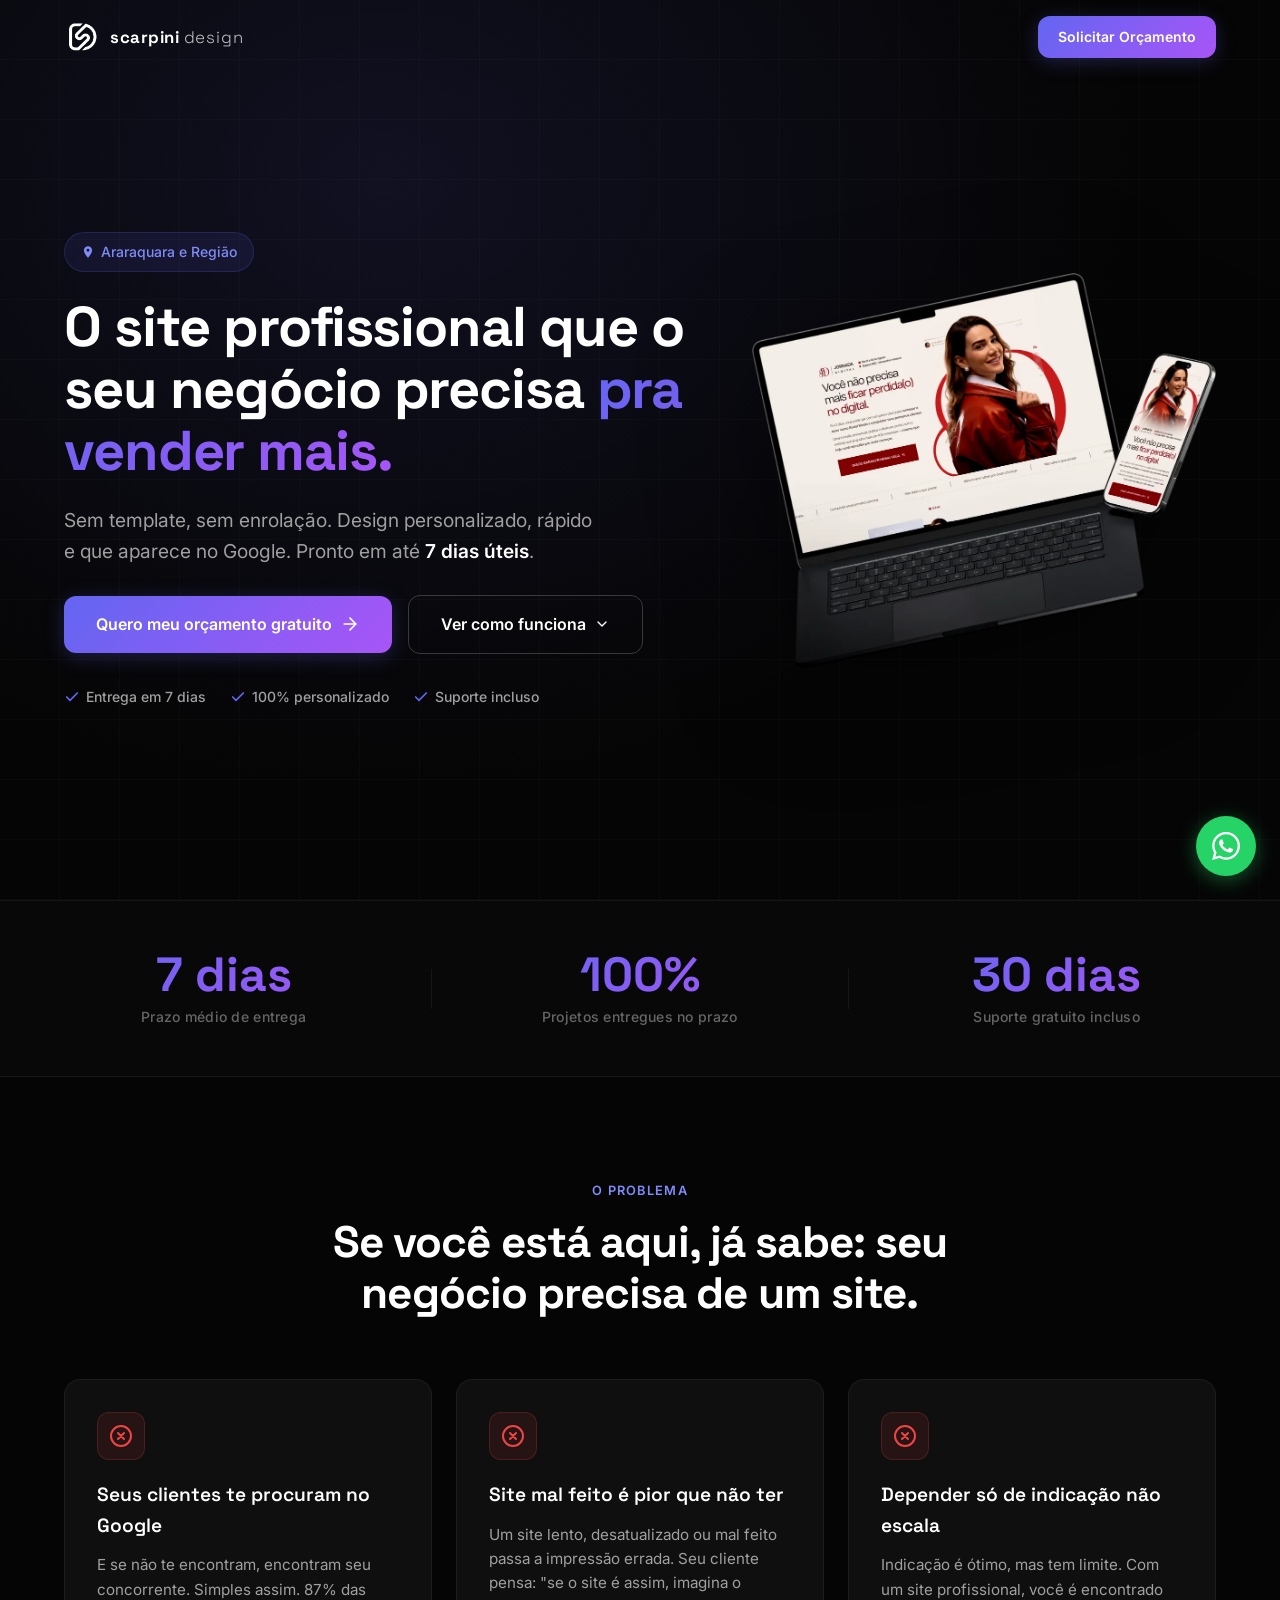
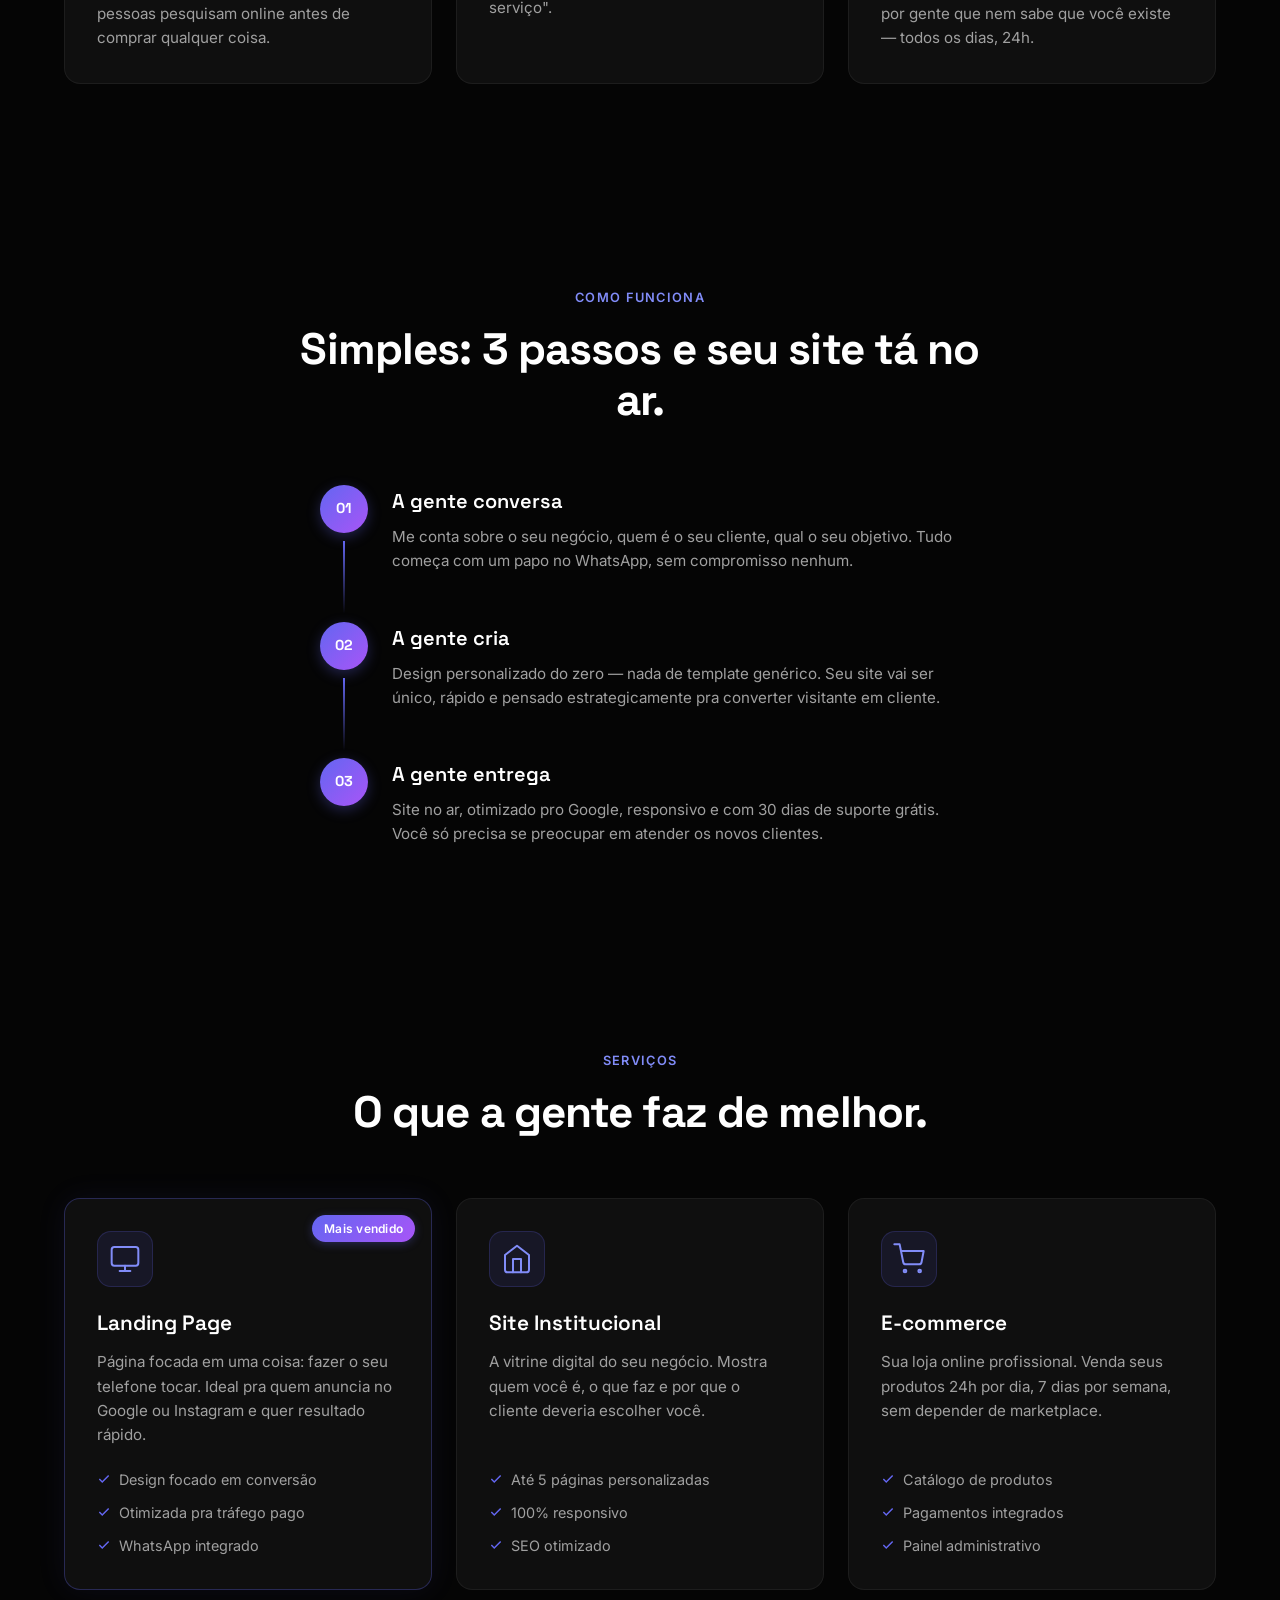
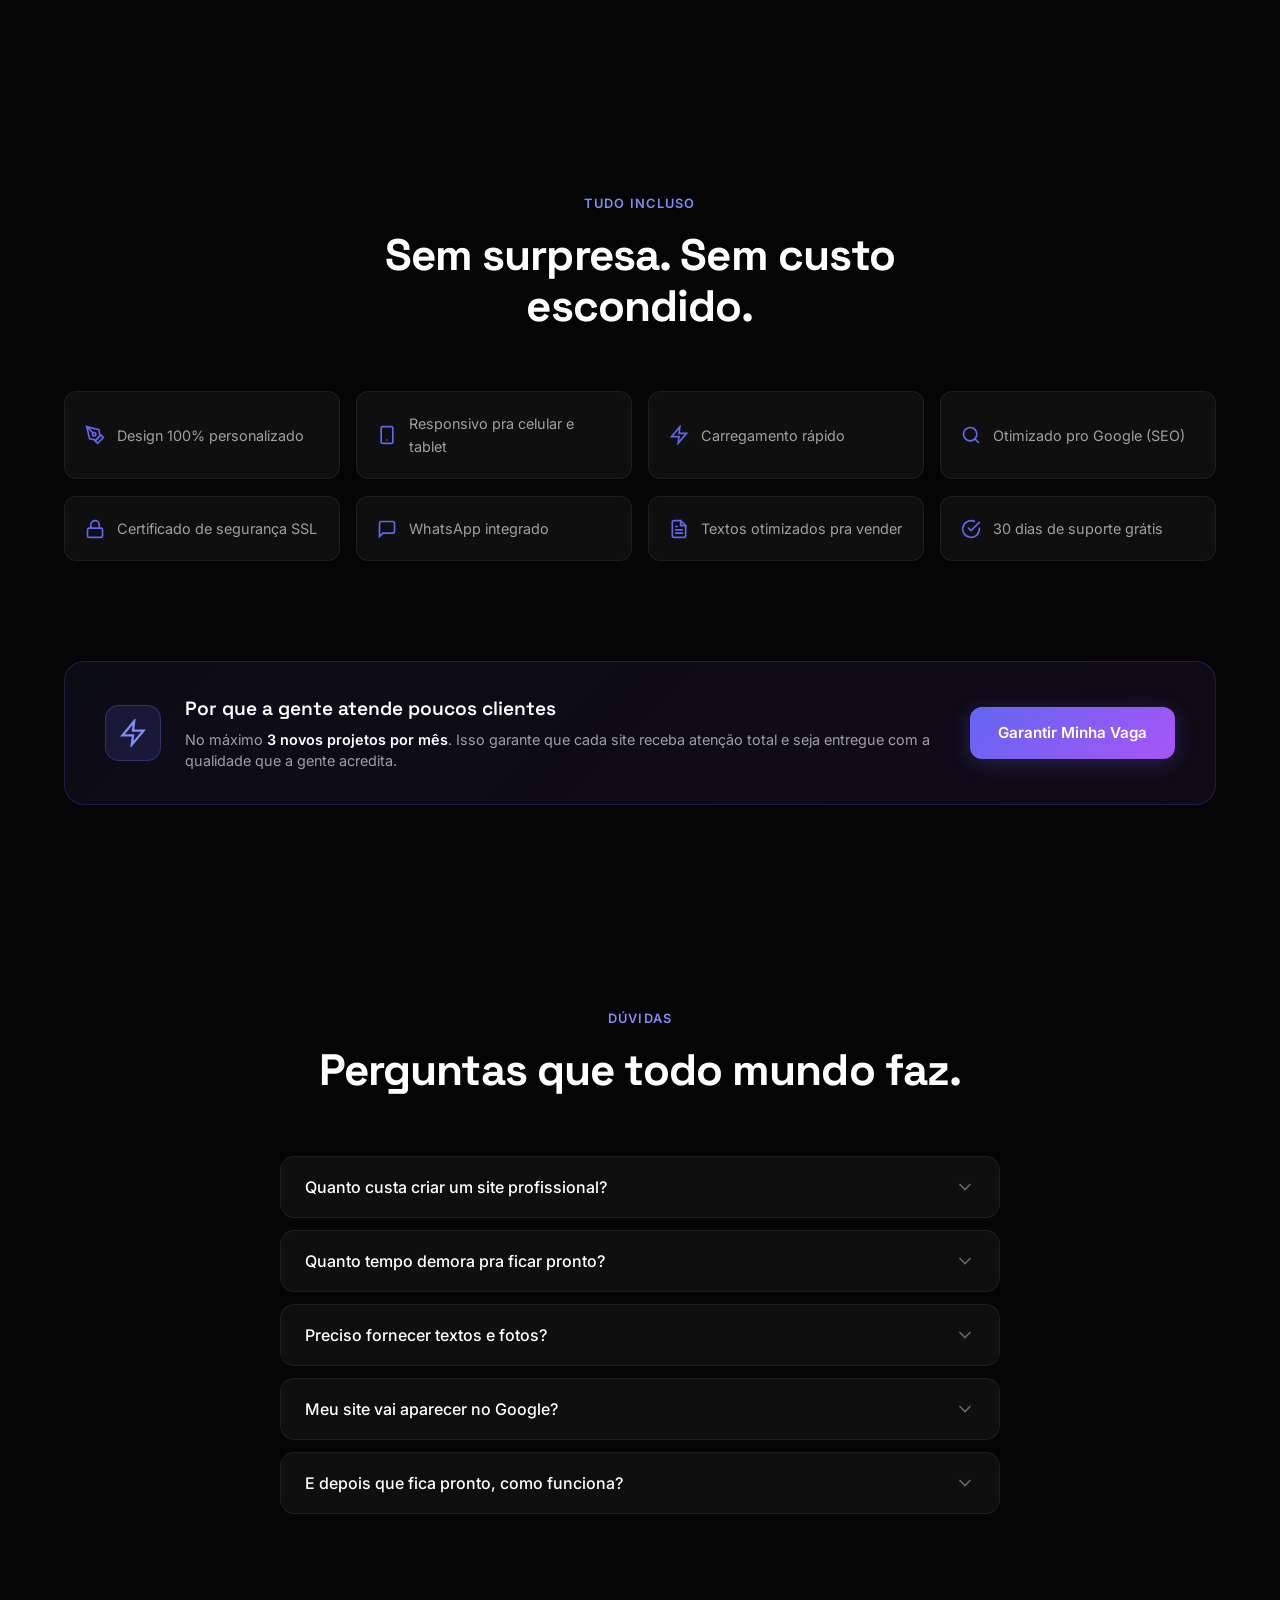
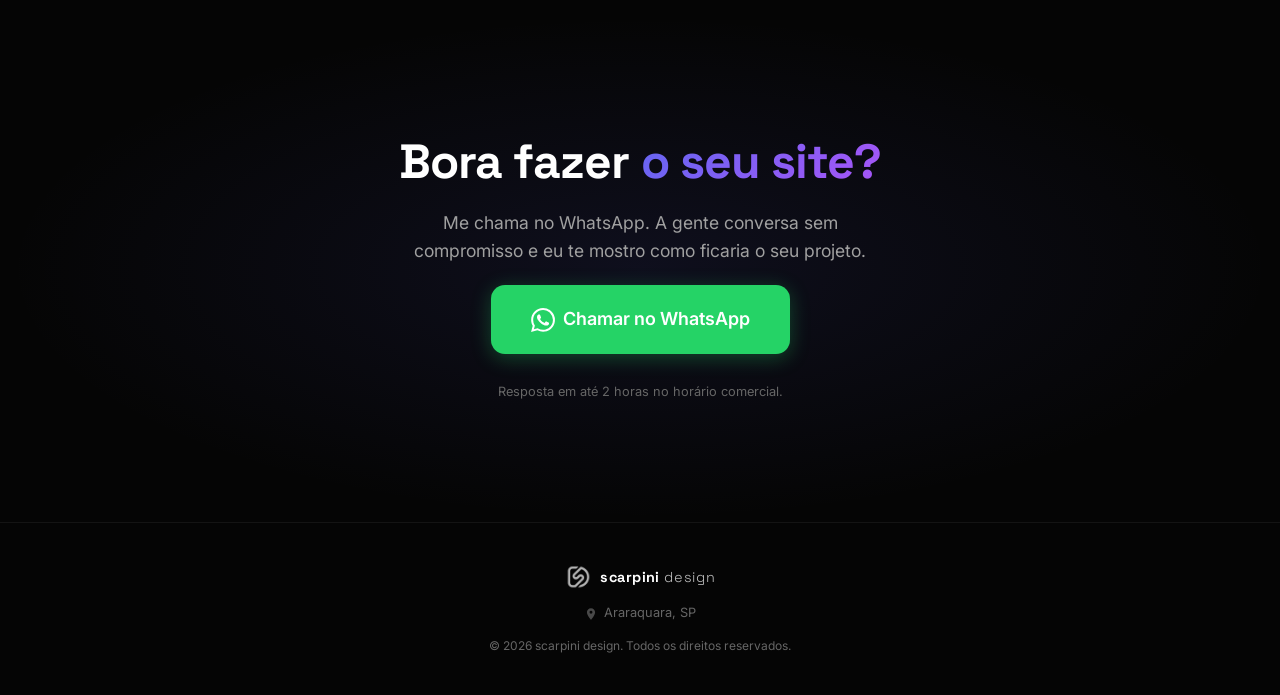
==== index.html @ 3561de7f "Add files via upload" ====
<!DOCTYPE html>
<html lang="pt-BR">
<head>
  <meta charset="UTF-8">
  <meta name="viewport" content="width=device-width, initial-scale=1.0">
  <title>scarpini design | Sites Profissionais em Araraquara</title>
  <meta name="description" content="Sites profissionais que vendem. Design personalizado, rápido e que aparece no Google. Araraquara e região. Pronto em 7 dias.">
  <meta name="theme-color" content="#050505">
  <meta property="og:title" content="scarpini design | Sites Profissionais">
  <meta property="og:description" content="O site profissional que o seu negócio precisa pra vender mais. Design personalizado, sem template, sem enrolação.">
  <meta property="og:type" content="website">
  <link rel="icon" href="./assets/favicon.png" type="image/png">
  <link rel="preconnect" href="https://fonts.googleapis.com">
  <link rel="preconnect" href="https://fonts.gstatic.com" crossorigin>
  <link href="https://fonts.googleapis.com/css2?family=Inter:wght@400;500;600;700&family=Space+Grotesk:wght@500;600;700&display=swap" rel="stylesheet">
  <link rel="stylesheet" href="./style.css">
</head>
<body>

  <!-- ========== NAVBAR ========== -->
  <header class="navbar" id="navbar">
    <div class="container navbar__inner">
      <a href="#" class="navbar__logo">
        <img src="./assets/logo-white.png" alt="scarpini design" width="36" height="36" loading="eager">
        <span class="navbar__brand">scarpini <span class="navbar__brand-light">design</span></span>
      </a>
      <a href="https://wa.me/5511922103713?text=Ol%C3%A1!%20Vi%20o%20site%20da%20Scarpini%20Design%20e%20gostaria%20de%20um%20or%C3%A7amento%20para%20meu%20site%20profissional." class="btn btn--primary btn--sm navbar__cta" target="_blank" rel="noopener">
        Solicitar Orçamento
      </a>
    </div>
  </header>

  <main>

    <!-- ========== HERO ========== -->
    <section class="hero" id="hero">
      <div class="hero__bg"></div>
      <div class="container hero__inner">
        <div class="hero__content" data-reveal>
          <span class="badge">
            <svg width="14" height="14" viewBox="0 0 24 24" fill="currentColor"><path d="M12 2C8.13 2 5 5.13 5 9c0 5.25 7 13 7 13s7-7.75 7-13c0-3.87-3.13-7-7-7zm0 9.5a2.5 2.5 0 010-5 2.5 2.5 0 010 5z"/></svg>
            Araraquara e Região
          </span>
          <h1 class="hero__title">
            O site profissional que o seu negócio precisa
            <span class="gradient-text">pra vender mais.</span>
          </h1>
          <p class="hero__subtitle">
            Sem template, sem enrolação. Design personalizado, rápido e que aparece no Google. Pronto em até <strong>7 dias úteis</strong>.
          </p>
          <div class="hero__ctas">
            <a href="https://wa.me/5511922103713?text=Ol%C3%A1!%20Vi%20o%20site%20da%20Scarpini%20Design%20e%20gostaria%20de%20um%20or%C3%A7amento%20para%20meu%20site%20profissional." class="btn btn--primary btn--lg" target="_blank" rel="noopener">
              Quero meu orçamento gratuito
              <svg width="20" height="20" viewBox="0 0 24 24" fill="none" stroke="currentColor" stroke-width="2" stroke-linecap="round" stroke-linejoin="round"><path d="M5 12h14"/><path d="M12 5l7 7-7 7"/></svg>
            </a>
            <a href="#processo" class="btn btn--ghost btn--lg">
              Ver como funciona
              <svg width="16" height="16" viewBox="0 0 24 24" fill="none" stroke="currentColor" stroke-width="2" stroke-linecap="round" stroke-linejoin="round"><path d="M6 9l6 6 6-6"/></svg>
            </a>
          </div>
          <div class="hero__trust">
            <div class="trust-item">
              <svg width="16" height="16" viewBox="0 0 24 24" fill="none" stroke="#6366f1" stroke-width="2.5" stroke-linecap="round" stroke-linejoin="round"><path d="M20 6L9 17l-5-5"/></svg>
              Entrega em 7 dias
            </div>
            <div class="trust-item">
              <svg width="16" height="16" viewBox="0 0 24 24" fill="none" stroke="#6366f1" stroke-width="2.5" stroke-linecap="round" stroke-linejoin="round"><path d="M20 6L9 17l-5-5"/></svg>
              100% personalizado
            </div>
            <div class="trust-item">
              <svg width="16" height="16" viewBox="0 0 24 24" fill="none" stroke="#6366f1" stroke-width="2.5" stroke-linecap="round" stroke-linejoin="round"><path d="M20 6L9 17l-5-5"/></svg>
              Suporte incluso
            </div>
          </div>
        </div>
        <div class="hero__visual" data-reveal data-reveal-delay="200">
          <img src="./assets/hero-image.webp" alt="Projetos Scarpini Design" class="hero__image" width="700" height="auto" loading="eager">
        </div>
      </div>
    </section>

    <!-- ========== STATS ========== -->
    <section class="stats">
      <div class="container">
        <div class="stats__grid">
          <div class="stat" data-reveal>
            <span class="stat__number">7 dias</span>
            <span class="stat__label">Prazo médio de entrega</span>
          </div>
          <div class="stat__divider"></div>
          <div class="stat" data-reveal data-reveal-delay="100">
            <span class="stat__number">100%</span>
            <span class="stat__label">Projetos entregues no prazo</span>
          </div>
          <div class="stat__divider"></div>
          <div class="stat" data-reveal data-reveal-delay="200">
            <span class="stat__number">30 dias</span>
            <span class="stat__label">Suporte gratuito incluso</span>
          </div>
        </div>
      </div>
    </section>

    <!-- ========== PROBLEM ========== -->
    <section class="section section--problems" id="problemas">
      <div class="container">
        <div class="section__header" data-reveal>
          <span class="section__label">O problema</span>
          <h2 class="section__title">Se você está aqui, já sabe: seu negócio precisa de um site.</h2>
        </div>
        <div class="problems__grid">
          <div class="card" data-reveal>
            <div class="card__icon card__icon--red">
              <svg width="24" height="24" viewBox="0 0 24 24" fill="none" stroke="currentColor" stroke-width="2" stroke-linecap="round"><circle cx="12" cy="12" r="10"/><path d="M15 9l-6 6M9 9l6 6"/></svg>
            </div>
            <h3 class="card__title">Seus clientes te procuram no Google</h3>
            <p class="card__text">E se não te encontram, encontram seu concorrente. Simples assim. 87% das pessoas pesquisam online antes de comprar qualquer coisa.</p>
          </div>
          <div class="card" data-reveal data-reveal-delay="100">
            <div class="card__icon card__icon--red">
              <svg width="24" height="24" viewBox="0 0 24 24" fill="none" stroke="currentColor" stroke-width="2" stroke-linecap="round"><circle cx="12" cy="12" r="10"/><path d="M15 9l-6 6M9 9l6 6"/></svg>
            </div>
            <h3 class="card__title">Site mal feito é pior que não ter</h3>
            <p class="card__text">Um site lento, desatualizado ou mal feito passa a impressão errada. Seu cliente pensa: "se o site é assim, imagina o serviço".</p>
          </div>
          <div class="card" data-reveal data-reveal-delay="200">
            <div class="card__icon card__icon--red">
              <svg width="24" height="24" viewBox="0 0 24 24" fill="none" stroke="currentColor" stroke-width="2" stroke-linecap="round"><circle cx="12" cy="12" r="10"/><path d="M15 9l-6 6M9 9l6 6"/></svg>
            </div>
            <h3 class="card__title">Depender só de indicação não escala</h3>
            <p class="card__text">Indicação é ótimo, mas tem limite. Com um site profissional, você é encontrado por gente que nem sabe que você existe — todos os dias, 24h.</p>
          </div>
        </div>
      </div>
    </section>

    <!-- ========== PROCESS ========== -->
    <section class="section section--process" id="processo">
      <div class="container">
        <div class="section__header" data-reveal>
          <span class="section__label">Como funciona</span>
          <h2 class="section__title">Simples: 3 passos e seu site tá no ar.</h2>
        </div>
        <div class="process__steps">
          <div class="step" data-reveal>
            <div class="step__marker">
              <span class="step__number">01</span>
              <div class="step__line"></div>
            </div>
            <div class="step__content">
              <h3 class="step__title">A gente conversa</h3>
              <p class="step__text">Me conta sobre o seu negócio, quem é o seu cliente, qual o seu objetivo. Tudo começa com um papo no WhatsApp, sem compromisso nenhum.</p>
            </div>
          </div>
          <div class="step" data-reveal data-reveal-delay="150">
            <div class="step__marker">
              <span class="step__number">02</span>
              <div class="step__line"></div>
            </div>
            <div class="step__content">
              <h3 class="step__title">A gente cria</h3>
              <p class="step__text">Design personalizado do zero — nada de template genérico. Seu site vai ser único, rápido e pensado estrategicamente pra converter visitante em cliente.</p>
            </div>
          </div>
          <div class="step" data-reveal data-reveal-delay="300">
            <div class="step__marker">
              <span class="step__number">03</span>
            </div>
            <div class="step__content">
              <h3 class="step__title">A gente entrega</h3>
              <p class="step__text">Site no ar, otimizado pro Google, responsivo e com 30 dias de suporte grátis. Você só precisa se preocupar em atender os novos clientes.</p>
            </div>
          </div>
        </div>
      </div>
    </section>

    <!-- ========== SERVICES ========== -->
    <section class="section section--services" id="servicos">
      <div class="container">
        <div class="section__header" data-reveal>
          <span class="section__label">Serviços</span>
          <h2 class="section__title">O que a gente faz de melhor.</h2>
        </div>
        <div class="services__grid">
          <div class="service-card" data-reveal>
            <div class="service-card__icon">
              <svg width="32" height="32" viewBox="0 0 24 24" fill="none" stroke="currentColor" stroke-width="1.5" stroke-linecap="round" stroke-linejoin="round"><rect x="2" y="3" width="20" height="14" rx="2"/><path d="M8 21h8M12 17v4"/></svg>
            </div>
            <h3 class="service-card__title">Landing Page</h3>
            <p class="service-card__desc">Página focada em uma coisa: fazer o seu telefone tocar. Ideal pra quem anuncia no Google ou Instagram e quer resultado rápido.</p>
            <ul class="service-card__list">
              <li>
                <svg width="14" height="14" viewBox="0 0 24 24" fill="none" stroke="#6366f1" stroke-width="2.5"><path d="M20 6L9 17l-5-5"/></svg>
                Design focado em conversão
              </li>
              <li>
                <svg width="14" height="14" viewBox="0 0 24 24" fill="none" stroke="#6366f1" stroke-width="2.5"><path d="M20 6L9 17l-5-5"/></svg>
                Otimizada pra tráfego pago
              </li>
              <li>
                <svg width="14" height="14" viewBox="0 0 24 24" fill="none" stroke="#6366f1" stroke-width="2.5"><path d="M20 6L9 17l-5-5"/></svg>
                WhatsApp integrado
              </li>
            </ul>
            <span class="service-card__tag">Mais vendido</span>
          </div>
          <div class="service-card" data-reveal data-reveal-delay="100">
            <div class="service-card__icon">
              <svg width="32" height="32" viewBox="0 0 24 24" fill="none" stroke="currentColor" stroke-width="1.5" stroke-linecap="round" stroke-linejoin="round"><path d="M3 9l9-7 9 7v11a2 2 0 01-2 2H5a2 2 0 01-2-2z"/><polyline points="9 22 9 12 15 12 15 22"/></svg>
            </div>
            <h3 class="service-card__title">Site Institucional</h3>
            <p class="service-card__desc">A vitrine digital do seu negócio. Mostra quem você é, o que faz e por que o cliente deveria escolher você.</p>
            <ul class="service-card__list">
              <li>
                <svg width="14" height="14" viewBox="0 0 24 24" fill="none" stroke="#6366f1" stroke-width="2.5"><path d="M20 6L9 17l-5-5"/></svg>
                Até 5 páginas personalizadas
              </li>
              <li>
                <svg width="14" height="14" viewBox="0 0 24 24" fill="none" stroke="#6366f1" stroke-width="2.5"><path d="M20 6L9 17l-5-5"/></svg>
                100% responsivo
              </li>
              <li>
                <svg width="14" height="14" viewBox="0 0 24 24" fill="none" stroke="#6366f1" stroke-width="2.5"><path d="M20 6L9 17l-5-5"/></svg>
                SEO otimizado
              </li>
            </ul>
          </div>
          <div class="service-card" data-reveal data-reveal-delay="200">
            <div class="service-card__icon">
              <svg width="32" height="32" viewBox="0 0 24 24" fill="none" stroke="currentColor" stroke-width="1.5" stroke-linecap="round" stroke-linejoin="round"><circle cx="9" cy="21" r="1"/><circle cx="20" cy="21" r="1"/><path d="M1 1h4l2.68 13.39a2 2 0 002 1.61h9.72a2 2 0 002-1.61L23 6H6"/></svg>
            </div>
            <h3 class="service-card__title">E-commerce</h3>
            <p class="service-card__desc">Sua loja online profissional. Venda seus produtos 24h por dia, 7 dias por semana, sem depender de marketplace.</p>
            <ul class="service-card__list">
              <li>
                <svg width="14" height="14" viewBox="0 0 24 24" fill="none" stroke="#6366f1" stroke-width="2.5"><path d="M20 6L9 17l-5-5"/></svg>
                Catálogo de produtos
              </li>
              <li>
                <svg width="14" height="14" viewBox="0 0 24 24" fill="none" stroke="#6366f1" stroke-width="2.5"><path d="M20 6L9 17l-5-5"/></svg>
                Pagamentos integrados
              </li>
              <li>
                <svg width="14" height="14" viewBox="0 0 24 24" fill="none" stroke="#6366f1" stroke-width="2.5"><path d="M20 6L9 17l-5-5"/></svg>
                Painel administrativo
              </li>
            </ul>
          </div>
        </div>
      </div>
    </section>

    <!-- ========== WHAT'S INCLUDED ========== -->
    <section class="section section--included" id="incluso">
      <div class="container">
        <div class="section__header" data-reveal>
          <span class="section__label">Tudo incluso</span>
          <h2 class="section__title">Sem surpresa. Sem custo escondido.</h2>
        </div>
        <div class="included__grid">
          <div class="included__item" data-reveal>
            <svg width="20" height="20" viewBox="0 0 24 24" fill="none" stroke="#6366f1" stroke-width="2" stroke-linecap="round"><path d="M12 19l7-7 3 3-7 7-3-3z"/><path d="M18 13l-1.5-7.5L2 2l3.5 14.5L13 18l5-5z"/><path d="M2 2l7.586 7.586"/><circle cx="11" cy="11" r="2"/></svg>
            <span>Design 100% personalizado</span>
          </div>
          <div class="included__item" data-reveal data-reveal-delay="50">
            <svg width="20" height="20" viewBox="0 0 24 24" fill="none" stroke="#6366f1" stroke-width="2" stroke-linecap="round"><rect x="5" y="2" width="14" height="20" rx="2"/><line x1="12" y1="18" x2="12" y2="18"/></svg>
            <span>Responsivo pra celular e tablet</span>
          </div>
          <div class="included__item" data-reveal data-reveal-delay="100">
            <svg width="20" height="20" viewBox="0 0 24 24" fill="none" stroke="#6366f1" stroke-width="2" stroke-linecap="round"><polygon points="13 2 3 14 12 14 11 22 21 10 12 10 13 2"/></svg>
            <span>Carregamento rápido</span>
          </div>
          <div class="included__item" data-reveal data-reveal-delay="150">
            <svg width="20" height="20" viewBox="0 0 24 24" fill="none" stroke="#6366f1" stroke-width="2" stroke-linecap="round"><circle cx="11" cy="11" r="8"/><line x1="21" y1="21" x2="16.65" y2="16.65"/></svg>
            <span>Otimizado pro Google (SEO)</span>
          </div>
          <div class="included__item" data-reveal data-reveal-delay="200">
            <svg width="20" height="20" viewBox="0 0 24 24" fill="none" stroke="#6366f1" stroke-width="2" stroke-linecap="round"><rect x="3" y="11" width="18" height="11" rx="2"/><path d="M7 11V7a5 5 0 0110 0v4"/></svg>
            <span>Certificado de segurança SSL</span>
          </div>
          <div class="included__item" data-reveal data-reveal-delay="250">
            <svg width="20" height="20" viewBox="0 0 24 24" fill="none" stroke="#6366f1" stroke-width="2" stroke-linecap="round"><path d="M21 15a2 2 0 01-2 2H7l-4 4V5a2 2 0 012-2h14a2 2 0 012 2z"/></svg>
            <span>WhatsApp integrado</span>
          </div>
          <div class="included__item" data-reveal data-reveal-delay="300">
            <svg width="20" height="20" viewBox="0 0 24 24" fill="none" stroke="#6366f1" stroke-width="2" stroke-linecap="round"><path d="M14 2H6a2 2 0 00-2 2v16a2 2 0 002 2h12a2 2 0 002-2V8z"/><path d="M14 2v6h6"/><path d="M16 13H8"/><path d="M16 17H8"/><path d="M10 9H8"/></svg>
            <span>Textos otimizados pra vender</span>
          </div>
          <div class="included__item" data-reveal data-reveal-delay="350">
            <svg width="20" height="20" viewBox="0 0 24 24" fill="none" stroke="#6366f1" stroke-width="2" stroke-linecap="round"><path d="M22 11.08V12a10 10 0 11-5.93-9.14"/><path d="M22 4L12 14.01l-3-3"/></svg>
            <span>30 dias de suporte grátis</span>
          </div>
        </div>
      </div>
    </section>

    <!-- ========== SCARCITY BANNER ========== -->
    <section class="scarcity" data-reveal>
      <div class="container">
        <div class="scarcity__inner">
          <div class="scarcity__icon">
            <svg width="28" height="28" viewBox="0 0 24 24" fill="none" stroke="currentColor" stroke-width="2" stroke-linecap="round"><polygon points="13 2 3 14 12 14 11 22 21 10 12 10 13 2"/></svg>
          </div>
          <div class="scarcity__text">
            <h3 class="scarcity__title">Por que a gente atende poucos clientes</h3>
            <p class="scarcity__desc">No máximo <strong>3 novos projetos por mês</strong>. Isso garante que cada site receba atenção total e seja entregue com a qualidade que a gente acredita.</p>
          </div>
          <a href="https://wa.me/5511922103713?text=Ol%C3%A1!%20Quero%20garantir%20minha%20vaga%20para%20cria%C3%A7%C3%A3o%20de%20site%20profissional." class="btn btn--primary btn--md scarcity__btn" target="_blank" rel="noopener">
            Garantir Minha Vaga
          </a>
        </div>
      </div>
    </section>

    <!-- ========== FAQ ========== -->
    <section class="section section--faq" id="faq">
      <div class="container">
        <div class="section__header" data-reveal>
          <span class="section__label">Dúvidas</span>
          <h2 class="section__title">Perguntas que todo mundo faz.</h2>
        </div>
        <div class="faq__list">
          <div class="faq__item" data-reveal>
            <button class="faq__question" aria-expanded="false">
              <span>Quanto custa criar um site profissional?</span>
              <svg class="faq__chevron" width="20" height="20" viewBox="0 0 24 24" fill="none" stroke="currentColor" stroke-width="2" stroke-linecap="round"><path d="M6 9l6 6 6-6"/></svg>
            </button>
            <div class="faq__answer">
              <p>Depende do projeto — cada negócio é diferente e eu não trabalho com pacote genérico. Me chama no WhatsApp, te passo um orçamento personalizado em minutos. Sem compromisso nenhum.</p>
            </div>
          </div>
          <div class="faq__item" data-reveal data-reveal-delay="50">
            <button class="faq__question" aria-expanded="false">
              <span>Quanto tempo demora pra ficar pronto?</span>
              <svg class="faq__chevron" width="20" height="20" viewBox="0 0 24 24" fill="none" stroke="currentColor" stroke-width="2" stroke-linecap="round"><path d="M6 9l6 6 6-6"/></svg>
            </button>
            <div class="faq__answer">
              <p>Em média, 7 dias úteis depois do briefing aprovado. Nada de arrastar projeto por semanas. A gente combina um prazo e cumpre.</p>
            </div>
          </div>
          <div class="faq__item" data-reveal data-reveal-delay="100">
            <button class="faq__question" aria-expanded="false">
              <span>Preciso fornecer textos e fotos?</span>
              <svg class="faq__chevron" width="20" height="20" viewBox="0 0 24 24" fill="none" stroke="currentColor" stroke-width="2" stroke-linecap="round"><path d="M6 9l6 6 6-6"/></svg>
            </button>
            <div class="faq__answer">
              <p>Se tiver, ótimo! Se não, relaxa — a gente ajuda com tudo. Desde textos persuasivos até indicação de fotos profissionais pro seu nicho.</p>
            </div>
          </div>
          <div class="faq__item" data-reveal data-reveal-delay="150">
            <button class="faq__question" aria-expanded="false">
              <span>Meu site vai aparecer no Google?</span>
              <svg class="faq__chevron" width="20" height="20" viewBox="0 0 24 24" fill="none" stroke="currentColor" stroke-width="2" stroke-linecap="round"><path d="M6 9l6 6 6-6"/></svg>
            </button>
            <div class="faq__answer">
              <p>Sim. Todo projeto sai otimizado com SEO básico — títulos, descrições, velocidade, estrutura. Isso ajuda seu site a ser encontrado por clientes da sua região buscando o que você oferece.</p>
            </div>
          </div>
          <div class="faq__item" data-reveal data-reveal-delay="200">
            <button class="faq__question" aria-expanded="false">
              <span>E depois que fica pronto, como funciona?</span>
              <svg class="faq__chevron" width="20" height="20" viewBox="0 0 24 24" fill="none" stroke="currentColor" stroke-width="2" stroke-linecap="round"><path d="M6 9l6 6 6-6"/></svg>
            </button>
            <div class="faq__answer">
              <p>30 dias de suporte grátis pra qualquer ajuste. Depois, ofereço planos de manutenção mensais acessíveis se você quiser. Mas o site é seu — sem prender contrato.</p>
            </div>
          </div>
        </div>
      </div>
    </section>

    <!-- ========== FINAL CTA ========== -->
    <section class="final-cta" id="contato">
      <div class="final-cta__bg"></div>
      <div class="container" data-reveal>
        <h2 class="final-cta__title">
          Bora fazer
          <span class="gradient-text">o seu site?</span>
        </h2>
        <p class="final-cta__subtitle">Me chama no WhatsApp. A gente conversa sem compromisso e eu te mostro como ficaria o seu projeto.</p>
        <a href="https://wa.me/5511922103713?text=Ol%C3%A1!%20Vi%20o%20site%20da%20Scarpini%20Design%20e%20gostaria%20de%20um%20or%C3%A7amento%20para%20meu%20site%20profissional." class="btn btn--whatsapp btn--xl" target="_blank" rel="noopener">
          <svg width="24" height="24" viewBox="0 0 24 24" fill="currentColor"><path d="M17.472 14.382c-.297-.149-1.758-.867-2.03-.967-.273-.099-.471-.148-.67.15-.197.297-.767.966-.94 1.164-.173.199-.347.223-.644.075-.297-.15-1.255-.463-2.39-1.475-.883-.788-1.48-1.761-1.653-2.059-.173-.297-.018-.458.13-.606.134-.133.298-.347.446-.52.149-.174.198-.298.298-.497.099-.198.05-.371-.025-.52-.075-.149-.669-1.612-.916-2.207-.242-.579-.487-.5-.669-.51-.173-.008-.371-.01-.57-.01-.198 0-.52.074-.792.372-.272.297-1.04 1.016-1.04 2.479 0 1.462 1.065 2.875 1.213 3.074.149.198 2.096 3.2 5.077 4.487.709.306 1.262.489 1.694.625.712.227 1.36.195 1.871.118.571-.085 1.758-.719 2.006-1.413.248-.694.248-1.289.173-1.413-.074-.124-.272-.198-.57-.347m-5.421 7.403h-.004a9.87 9.87 0 01-5.031-1.378l-.361-.214-3.741.982.998-3.648-.235-.374a9.86 9.86 0 01-1.51-5.26c.001-5.45 4.436-9.884 9.888-9.884 2.64 0 5.122 1.03 6.988 2.898a9.825 9.825 0 012.893 6.994c-.003 5.45-4.437 9.884-9.885 9.884m8.413-18.297A11.815 11.815 0 0012.05 0C5.495 0 .16 5.335.157 11.892c0 2.096.547 4.142 1.588 5.945L.057 24l6.305-1.654a11.882 11.882 0 005.683 1.448h.005c6.554 0 11.89-5.335 11.893-11.893a11.821 11.821 0 00-3.48-8.413z"/></svg>
          Chamar no WhatsApp
        </a>
        <span class="final-cta__note">Resposta em até 2 horas no horário comercial.</span>
      </div>
    </section>

  </main>

  <!-- ========== FOOTER ========== -->
  <footer class="footer">
    <div class="container footer__inner">
      <div class="footer__brand">
        <img src="./assets/logo-white.png" alt="scarpini design" width="28" height="28" loading="lazy">
        <span>scarpini <span class="navbar__brand-light">design</span></span>
      </div>
      <p class="footer__location">
        <svg width="14" height="14" viewBox="0 0 24 24" fill="currentColor"><path d="M12 2C8.13 2 5 5.13 5 9c0 5.25 7 13 7 13s7-7.75 7-13c0-3.87-3.13-7-7-7zm0 9.5a2.5 2.5 0 010-5 2.5 2.5 0 010 5z"/></svg>
        Araraquara, SP
      </p>
      <p class="footer__copy">&copy; 2026 scarpini design. Todos os direitos reservados.</p>
    </div>
  </footer>

  <!-- ========== FLOATING WHATSAPP ========== -->
  <a href="https://wa.me/5511922103713?text=Ol%C3%A1!%20Vi%20o%20site%20da%20Scarpini%20Design%20e%20gostaria%20de%20um%20or%C3%A7amento%20para%20meu%20site%20profissional." class="whatsapp-float" target="_blank" rel="noopener" aria-label="Fale pelo WhatsApp">
    <svg width="28" height="28" viewBox="0 0 24 24" fill="currentColor"><path d="M17.472 14.382c-.297-.149-1.758-.867-2.03-.967-.273-.099-.471-.148-.67.15-.197.297-.767.966-.94 1.164-.173.199-.347.223-.644.075-.297-.15-1.255-.463-2.39-1.475-.883-.788-1.48-1.761-1.653-2.059-.173-.297-.018-.458.13-.606.134-.133.298-.347.446-.52.149-.174.198-.298.298-.497.099-.198.05-.371-.025-.52-.075-.149-.669-1.612-.916-2.207-.242-.579-.487-.5-.669-.51-.173-.008-.371-.01-.57-.01-.198 0-.52.074-.792.372-.272.297-1.04 1.016-1.04 2.479 0 1.462 1.065 2.875 1.213 3.074.149.198 2.096 3.2 5.077 4.487.709.306 1.262.489 1.694.625.712.227 1.36.195 1.871.118.571-.085 1.758-.719 2.006-1.413.248-.694.248-1.289.173-1.413-.074-.124-.272-.198-.57-.347m-5.421 7.403h-.004a9.87 9.87 0 01-5.031-1.378l-.361-.214-3.741.982.998-3.648-.235-.374a9.86 9.86 0 01-1.51-5.26c.001-5.45 4.436-9.884 9.888-9.884 2.64 0 5.122 1.03 6.988 2.898a9.825 9.825 0 012.893 6.994c-.003 5.45-4.437 9.884-9.885 9.884m8.413-18.297A11.815 11.815 0 0012.05 0C5.495 0 .16 5.335.157 11.892c0 2.096.547 4.142 1.588 5.945L.057 24l6.305-1.654a11.882 11.882 0 005.683 1.448h.005c6.554 0 11.89-5.335 11.893-11.893a11.821 11.821 0 00-3.48-8.413z"/></svg>
  </a>

  <script src="./script.js"></script>
</body>
</html>
---- style.css ----
/* ==========================================================================
   SCARPINI DESIGN - PREMIUM LANDING PAGE STYLESHEET
   ========================================================================== */

/* --------------------------------------------------------------------------
   00. NEXA FONT (Brand)
   -------------------------------------------------------------------------- */
@import url('https://fonts.cdnfonts.com/css/nexa-bold');

/* --------------------------------------------------------------------------
   01. DESIGN TOKENS & CUSTOM PROPERTIES
   -------------------------------------------------------------------------- */
:root {
  /* Color Palette */
  --bg-primary: #050505;
  --bg-secondary: #0a0a0a;
  --bg-card: #0f0f0f;
  --bg-card-hover: #141414;
  --text-primary: #ffffff;
  --text-secondary: #a0a0a0;
  --text-muted: #666666;
  --accent: #6366f1;
  --accent-light: #818cf8;
  --accent-glow: rgba(99, 102, 241, 0.15);
  --gradient: linear-gradient(135deg, #6366f1, #a855f7);
  --border: rgba(255, 255, 255, 0.06);
  --border-hover: rgba(255, 255, 255, 0.12);
  --red: #ef4444;
  --whatsapp: #25D366;

  /* Typography */
  --font-heading: 'Space Grotesk', -apple-system, BlinkMacSystemFont, 'Segoe UI', Roboto, sans-serif;
  --font-body: 'Inter', -apple-system, BlinkMacSystemFont, 'Segoe UI', Roboto, sans-serif;
  --font-brand: 'Nexa Bold', 'Nexa', 'Outfit', 'Space Grotesk', sans-serif;
  --font-brand-light: 'Nexa Light', 'Nexa', 'Outfit', 'Space Grotesk', sans-serif;

  /* Layout & Transitions */
  --transition-fast: 0.2s cubic-bezier(0.4, 0, 0.2, 1);
  --transition-base: 0.3s cubic-bezier(0.4, 0, 0.2, 1);
  --transition-slow: 0.6s cubic-bezier(0.16, 1, 0.3, 1);
}

/* --------------------------------------------------------------------------
   02. RESET & BASE
   -------------------------------------------------------------------------- */
*,
*::before,
*::after {
  box-sizing: border-box;
  margin: 0;
  padding: 0;
}

html {
  scroll-behavior: smooth;
  scroll-padding-top: 88px;
  -webkit-text-size-adjust: 100%;
}

body {
  background-color: var(--bg-primary);
  color: var(--text-primary);
  font-family: var(--font-body);
  line-height: 1.6;
  -webkit-font-smoothing: antialiased;
  -moz-osx-font-smoothing: grayscale;
  overflow-x: hidden;
  min-height: 100vh;
}

::selection {
  background-color: var(--accent);
  color: #ffffff;
}

:focus-visible {
  outline: 2px solid var(--accent-light);
  outline-offset: 3px;
}

a {
  color: inherit;
  text-decoration: none;
}

img,
svg {
  display: block;
}

/* --------------------------------------------------------------------------
   03. LAYOUT & HELPERS
   -------------------------------------------------------------------------- */
.container {
  width: 100%;
  max-width: 1200px;
  margin-left: auto;
  margin-right: auto;
  padding-left: 24px;
  padding-right: 24px;
}

.gradient-text {
  background: var(--gradient);
  -webkit-background-clip: text;
  -webkit-text-fill-color: transparent;
  background-clip: text;
  color: transparent;
  display: inline;
}

/* --------------------------------------------------------------------------
   04. BUTTONS
   -------------------------------------------------------------------------- */
.btn {
  display: inline-flex;
  align-items: center;
  justify-content: center;
  gap: 8px;
  font-family: var(--font-body);
  font-weight: 600;
  border-radius: 12px;
  transition: all var(--transition-base);
  cursor: pointer;
  text-decoration: none;
  border: none;
  background: transparent;
  user-select: none;
  white-space: nowrap;
  position: relative;
  overflow: hidden;
}

.btn:active {
  transform: translateY(0);
}

.btn--primary {
  background: var(--gradient);
  color: #ffffff;
  padding: 14px 28px;
  box-shadow: 0 4px 20px rgba(99, 102, 241, 0.25);
}

.btn--primary:hover {
  filter: brightness(1.15);
  transform: translateY(-2px);
  box-shadow: 0 8px 30px rgba(99, 102, 241, 0.4);
}

.btn--ghost {
  background: transparent;
  border: 1px solid rgba(255, 255, 255, 0.2);
  color: #ffffff;
  backdrop-filter: blur(8px);
  -webkit-backdrop-filter: blur(8px);
}

.btn--ghost:hover {
  background: rgba(255, 255, 255, 0.05);
  border-color: rgba(255, 255, 255, 0.4);
  transform: translateY(-2px);
}

.btn--whatsapp {
  background: var(--whatsapp);
  color: #ffffff;
  padding: 18px 36px;
  font-size: 1.1rem;
  box-shadow: 0 4px 20px rgba(37, 211, 102, 0.3);
}

.btn--whatsapp:hover {
  filter: brightness(1.1);
  transform: translateY(-2px);
  box-shadow: 0 8px 30px rgba(37, 211, 102, 0.5);
}

.btn--sm {
  padding: 10px 20px;
  font-size: 0.875rem;
}

.btn--md {
  padding: 14px 28px;
  font-size: 0.95rem;
}

.btn--lg {
  padding: 16px 32px;
  font-size: 1rem;
}

.btn--xl {
  padding: 20px 40px;
  font-size: 1.125rem;
  border-radius: 14px;
}

/* --------------------------------------------------------------------------
   05. BADGE
   -------------------------------------------------------------------------- */
.badge {
  display: inline-flex;
  align-items: center;
  gap: 6px;
  background: rgba(99, 102, 241, 0.1);
  color: var(--accent-light);
  padding: 8px 16px;
  border-radius: 100px;
  font-size: 0.875rem;
  font-weight: 500;
  border: 1px solid rgba(99, 102, 241, 0.2);
  width: fit-content;
}

.badge svg {
  flex-shrink: 0;
}

/* --------------------------------------------------------------------------
   06. NAVBAR
   -------------------------------------------------------------------------- */
.navbar {
  position: fixed;
  top: 0;
  left: 0;
  right: 0;
  z-index: 1000;
  transition: all var(--transition-base);
  padding: 16px 0;
  width: 100%;
}

.navbar.scrolled {
  background: rgba(5, 5, 5, 0.85);
  backdrop-filter: blur(20px);
  -webkit-backdrop-filter: blur(20px);
  border-bottom: 1px solid var(--border);
  padding: 12px 0;
  box-shadow: 0 10px 30px rgba(0, 0, 0, 0.5);
}

.navbar__inner {
  display: flex;
  justify-content: space-between;
  align-items: center;
}

.navbar__logo {
  display: flex;
  align-items: center;
  gap: 10px;
  text-decoration: none;
  color: #ffffff;
  transition: opacity var(--transition-fast);
}

.navbar__logo:hover {
  opacity: 0.9;
}

.navbar__logo img {
  border-radius: 6px;
}

.navbar__brand {
  font-family: var(--font-brand);
  font-weight: 800;
  font-size: 1.05rem;
  letter-spacing: 0.03em;
  text-transform: lowercase;
}

.navbar__brand-light {
  font-family: var(--font-brand-light);
  font-weight: 300;
  opacity: 0.75;
  letter-spacing: 0.05em;
}

.navbar__cta {
  display: inline-flex;
}

/* --------------------------------------------------------------------------
   07. HERO SECTION
   -------------------------------------------------------------------------- */
.hero {
  min-height: 100vh;
  display: flex;
  align-items: center;
  position: relative;
  overflow: hidden;
  padding-top: 120px;
  padding-bottom: 80px;
}

.hero__bg {
  position: absolute;
  inset: 0;
  z-index: 0;
  pointer-events: none;
  background-image:
    radial-gradient(ellipse at 30% 20%, rgba(99, 102, 241, 0.12), transparent 60%),
    linear-gradient(rgba(255, 255, 255, 0.02) 1px, transparent 1px),
    linear-gradient(90deg, rgba(255, 255, 255, 0.02) 1px, transparent 1px);
  background-size: 100% 100%, 60px 60px, 60px 60px;
  background-position: 0 0, -1px -1px, -1px -1px;
}

.hero__inner {
  display: grid;
  grid-template-columns: 1.15fr 0.85fr;
  gap: 60px;
  align-items: center;
  position: relative;
  z-index: 1;
  width: 100%;
}

.hero__content {
  display: flex;
  flex-direction: column;
  gap: 24px;
}

.hero__title {
  font-family: var(--font-heading);
  font-size: clamp(2.2rem, 5vw, 3.5rem);
  font-weight: 700;
  line-height: 1.1;
  letter-spacing: -0.02em;
  color: var(--text-primary);
}

.hero__subtitle {
  font-size: clamp(1rem, 2vw, 1.2rem);
  color: var(--text-secondary);
  line-height: 1.6;
  max-width: 540px;
}

.hero__subtitle strong {
  color: #ffffff;
  font-weight: 600;
}

.hero__ctas {
  display: flex;
  gap: 16px;
  flex-wrap: wrap;
  align-items: center;
  margin-top: 4px;
}

.hero__trust {
  display: flex;
  gap: 24px;
  flex-wrap: wrap;
  margin-top: 8px;
}

.trust-item {
  display: flex;
  align-items: center;
  gap: 6px;
  font-size: 0.875rem;
  color: var(--text-secondary);
  font-weight: 500;
}

.trust-item svg {
  flex-shrink: 0;
}

/* --------------------------------------------------------------------------
   08. HERO VISUAL - BROWSER MOCKUP
   -------------------------------------------------------------------------- */
.hero__visual {
  display: flex;
  justify-content: center;
  align-items: center;
  width: 100%;
}

/* Hero custom image */
.hero__image {
  width: 100%;
  max-width: 700px;
  height: auto;
  animation: float 6s ease-in-out infinite;
  filter: drop-shadow(0 25px 60px rgba(0, 0, 0, 0.4));
  object-fit: cover;
}

.browser-mockup {
  width: 100%;
  max-width: 520px;
  border-radius: 12px;
  overflow: hidden;
  border: 1px solid var(--border);
  background: var(--bg-card);
  animation: float 6s ease-in-out infinite;
  box-shadow: 0 25px 60px rgba(0, 0, 0, 0.5);
  position: relative;
}

@keyframes float {
  0%, 100% {
    transform: translateY(0);
  }
  50% {
    transform: translateY(-12px);
  }
}

.browser-mockup__bar {
  display: flex;
  align-items: center;
  gap: 12px;
  padding: 12px 16px;
  background: rgba(255, 255, 255, 0.03);
  border-bottom: 1px solid var(--border);
}

.browser-mockup__dots {
  display: flex;
  gap: 6px;
  align-items: center;
}

.dot {
  width: 10px;
  height: 10px;
  border-radius: 50%;
  display: inline-block;
}

.dot--red {
  background: #ff5f56;
}

.dot--yellow {
  background: #ffbd2e;
}

.dot--green {
  background: #27c93f;
}

.browser-mockup__url {
  display: flex;
  align-items: center;
  gap: 6px;
  font-size: 0.75rem;
  color: var(--text-muted);
  background: rgba(255, 255, 255, 0.05);
  padding: 4px 12px;
  border-radius: 6px;
  flex: 1;
  margin-left: 4px;
  font-family: monospace;
}

.browser-mockup__url svg {
  flex-shrink: 0;
}

.browser-mockup__content {
  padding: 20px;
  display: flex;
  flex-direction: column;
  gap: 16px;
  background: linear-gradient(180deg, rgba(20, 20, 25, 0.6) 0%, rgba(10, 10, 12, 0.9) 100%);
}

.mockup-nav {
  display: flex;
  justify-content: space-between;
  align-items: center;
}

.mockup-logo {
  width: 24px;
  height: 24px;
  border-radius: 4px;
  background: var(--gradient);
}

.mockup-nav-links {
  display: flex;
  gap: 8px;
  align-items: center;
}

.mockup-line {
  border-radius: 4px;
  height: 8px;
  background: rgba(255, 255, 255, 0.06);
}

.mockup-line--xs {
  width: 32px;
}

.mockup-line--md {
  width: 60%;
  height: 10px;
}

.mockup-line--lg {
  width: 80%;
  height: 12px;
}

.mockup-line--xl {
  width: 100%;
  height: 16px;
  background: var(--gradient);
  opacity: 0.3;
}

.mockup-hero-section {
  display: flex;
  flex-direction: column;
  gap: 8px;
  padding: 16px 0;
}

.mockup-btn-placeholder {
  width: 100px;
  height: 28px;
  border-radius: 6px;
  background: var(--gradient);
  opacity: 0.6;
  margin-top: 4px;
}

.mockup-cards-row {
  display: grid;
  grid-template-columns: repeat(3, 1fr);
  gap: 8px;
}

.mockup-card-placeholder {
  height: 60px;
  border-radius: 6px;
  background: rgba(255, 255, 255, 0.04);
  border: 1px solid rgba(255, 255, 255, 0.06);
}

/* --------------------------------------------------------------------------
   09. STATS SECTION
   -------------------------------------------------------------------------- */
.stats {
  padding: 48px 0;
  border-top: 1px solid var(--border);
  border-bottom: 1px solid var(--border);
  background: rgba(255, 255, 255, 0.01);
}

.stats__grid {
  display: flex;
  justify-content: center;
  align-items: center;
  gap: 48px;
  flex-wrap: wrap;
}

.stat {
  text-align: center;
  flex: 1;
  min-width: 140px;
}

.stat__number {
  font-family: var(--font-heading);
  font-size: clamp(2rem, 4vw, 3rem);
  font-weight: 700;
  display: block;
  background: var(--gradient);
  -webkit-background-clip: text;
  -webkit-text-fill-color: transparent;
  background-clip: text;
  line-height: 1.1;
}

.stat__label {
  font-size: 0.875rem;
  color: var(--text-muted);
  margin-top: 4px;
  display: block;
  font-weight: 500;
  letter-spacing: 0.02em;
}

.stat__divider {
  width: 1px;
  height: 40px;
  background: var(--border);
}

/* --------------------------------------------------------------------------
   10. SHARED SECTION STYLES
   -------------------------------------------------------------------------- */
.section {
  padding: 100px 0;
  position: relative;
}

.section__header {
  text-align: center;
  max-width: 680px;
  margin: 0 auto 60px;
}

.section__label {
  display: inline-block;
  font-size: 0.8rem;
  font-weight: 600;
  text-transform: uppercase;
  letter-spacing: 0.1em;
  color: var(--accent-light);
  margin-bottom: 16px;
}

.section__title {
  font-family: var(--font-heading);
  font-size: clamp(1.75rem, 4vw, 2.75rem);
  font-weight: 700;
  line-height: 1.15;
  letter-spacing: -0.02em;
  color: var(--text-primary);
}

/* --------------------------------------------------------------------------
   11. PROBLEMS SECTION
   -------------------------------------------------------------------------- */
.problems__grid {
  display: grid;
  grid-template-columns: repeat(3, 1fr);
  gap: 24px;
}

.card {
  background: var(--bg-card);
  border: 1px solid var(--border);
  border-radius: 16px;
  padding: 32px;
  transition: all var(--transition-base);
  display: flex;
  flex-direction: column;
  position: relative;
}

.card:hover {
  border-color: var(--border-hover);
  transform: translateY(-4px);
  background: var(--bg-card-hover);
  box-shadow: 0 16px 32px rgba(0, 0, 0, 0.4);
}

.card__icon {
  width: 48px;
  height: 48px;
  border-radius: 12px;
  display: flex;
  align-items: center;
  justify-content: center;
  margin-bottom: 20px;
  flex-shrink: 0;
}

.card__icon--red {
  background: rgba(239, 68, 68, 0.1);
  color: var(--red);
  border: 1px solid rgba(239, 68, 68, 0.2);
}

.card__title {
  font-family: var(--font-heading);
  font-size: 1.2rem;
  font-weight: 600;
  margin-bottom: 12px;
  color: var(--text-primary);
}

.card__text {
  font-size: 0.95rem;
  color: var(--text-secondary);
  line-height: 1.6;
}

/* --------------------------------------------------------------------------
   12. PROCESS SECTION
   -------------------------------------------------------------------------- */
.process__steps {
  max-width: 640px;
  margin: 0 auto;
  display: flex;
  flex-direction: column;
  gap: 0;
}

.step {
  display: flex;
  gap: 24px;
  position: relative;
}

.step__marker {
  display: flex;
  flex-direction: column;
  align-items: center;
  flex-shrink: 0;
}

.step__number {
  width: 48px;
  height: 48px;
  border-radius: 50%;
  display: flex;
  align-items: center;
  justify-content: center;
  background: var(--gradient);
  color: #ffffff;
  font-family: var(--font-heading);
  font-weight: 700;
  font-size: 0.9rem;
  flex-shrink: 0;
  box-shadow: 0 4px 14px rgba(99, 102, 241, 0.3);
}

.step__line {
  width: 2px;
  flex: 1;
  background: linear-gradient(to bottom, var(--accent), transparent);
  margin: 8px 0;
  min-height: 40px;
}

.step__content {
  padding-bottom: 48px;
  flex: 1;
}

.step:last-child .step__content {
  padding-bottom: 0;
}

.step__title {
  font-family: var(--font-heading);
  font-size: 1.25rem;
  font-weight: 600;
  margin-bottom: 8px;
  color: var(--text-primary);
}

.step__text {
  font-size: 0.95rem;
  color: var(--text-secondary);
  line-height: 1.6;
}

/* --------------------------------------------------------------------------
   13. SERVICES SECTION
   -------------------------------------------------------------------------- */
.services__grid {
  display: grid;
  grid-template-columns: repeat(3, 1fr);
  gap: 24px;
}

.service-card {
  background: var(--bg-card);
  border: 1px solid var(--border);
  border-radius: 16px;
  padding: 32px;
  transition: all var(--transition-base);
  position: relative;
  overflow: hidden;
  display: flex;
  flex-direction: column;
}

.service-card:hover {
  border-color: var(--accent);
  transform: translateY(-4px);
  background: var(--bg-card-hover);
  box-shadow: 0 20px 40px rgba(0, 0, 0, 0.4);
}

.service-card:first-child {
  border-color: rgba(99, 102, 241, 0.3);
  box-shadow: 0 0 30px rgba(99, 102, 241, 0.08);
}

.service-card__icon {
  width: 56px;
  height: 56px;
  border-radius: 14px;
  display: flex;
  align-items: center;
  justify-content: center;
  background: rgba(99, 102, 241, 0.1);
  color: var(--accent-light);
  margin-bottom: 20px;
  flex-shrink: 0;
  border: 1px solid rgba(99, 102, 241, 0.2);
}

.service-card__title {
  font-family: var(--font-heading);
  font-size: 1.3rem;
  font-weight: 600;
  margin-bottom: 10px;
  color: var(--text-primary);
}

.service-card__desc {
  font-size: 0.95rem;
  color: var(--text-secondary);
  line-height: 1.6;
  margin-bottom: 20px;
}

.service-card__list {
  list-style: none;
  padding: 0;
  display: flex;
  flex-direction: column;
  gap: 10px;
  margin-top: auto;
}

.service-card__list li {
  display: flex;
  align-items: center;
  gap: 8px;
  font-size: 0.9rem;
  color: var(--text-secondary);
}

.service-card__list li svg {
  flex-shrink: 0;
}

.service-card__tag {
  position: absolute;
  top: 16px;
  right: 16px;
  background: var(--gradient);
  color: #ffffff;
  font-size: 0.75rem;
  font-weight: 600;
  padding: 4px 12px;
  border-radius: 100px;
  letter-spacing: 0.02em;
  box-shadow: 0 2px 10px rgba(99, 102, 241, 0.3);
}

/* --------------------------------------------------------------------------
   14. WHAT'S INCLUDED SECTION
   -------------------------------------------------------------------------- */
.included__grid {
  display: grid;
  grid-template-columns: repeat(4, 1fr);
  gap: 16px;
}

.included__item {
  display: flex;
  align-items: center;
  gap: 12px;
  padding: 20px;
  background: var(--bg-card);
  border: 1px solid var(--border);
  border-radius: 12px;
  font-size: 0.9rem;
  color: var(--text-secondary);
  transition: all var(--transition-base);
}

.included__item:hover {
  border-color: var(--border-hover);
  background: var(--bg-card-hover);
  color: var(--text-primary);
  transform: translateY(-2px);
}

.included__item svg {
  flex-shrink: 0;
  color: var(--accent-light);
}

/* --------------------------------------------------------------------------
   15. SCARCITY BANNER
   -------------------------------------------------------------------------- */
.scarcity {
  padding: 0 0 100px;
}

.scarcity__inner {
  display: flex;
  align-items: center;
  gap: 24px;
  background: linear-gradient(135deg, rgba(99, 102, 241, 0.08), rgba(168, 85, 247, 0.08));
  border: 1px solid rgba(99, 102, 241, 0.2);
  border-radius: 20px;
  padding: 32px 40px;
  backdrop-filter: blur(10px);
  -webkit-backdrop-filter: blur(10px);
}

.scarcity__icon {
  width: 56px;
  height: 56px;
  border-radius: 14px;
  display: flex;
  align-items: center;
  justify-content: center;
  background: rgba(99, 102, 241, 0.15);
  color: var(--accent-light);
  flex-shrink: 0;
  border: 1px solid rgba(99, 102, 241, 0.3);
}

.scarcity__text {
  flex: 1;
}

.scarcity__title {
  font-family: var(--font-heading);
  font-size: 1.2rem;
  font-weight: 600;
  margin-bottom: 4px;
  color: var(--text-primary);
}

.scarcity__desc {
  font-size: 0.9rem;
  color: var(--text-secondary);
  line-height: 1.5;
}

.scarcity__desc strong {
  color: #ffffff;
  font-weight: 600;
}

.scarcity__btn {
  flex-shrink: 0;
  white-space: nowrap;
}

/* --------------------------------------------------------------------------
   16. FAQ SECTION
   -------------------------------------------------------------------------- */
.faq__list {
  max-width: 720px;
  margin: 0 auto;
  display: flex;
  flex-direction: column;
  gap: 12px;
}

.faq__item {
  background: var(--bg-card);
  border: 1px solid var(--border);
  border-radius: 14px;
  overflow: hidden;
  transition: all var(--transition-base);
}

.faq__item.active {
  border-color: var(--border-hover);
  background: var(--bg-card-hover);
}

.faq__question {
  width: 100%;
  display: flex;
  justify-content: space-between;
  align-items: center;
  gap: 16px;
  padding: 20px 24px;
  background: none;
  border: none;
  color: #ffffff;
  font-size: 1rem;
  font-weight: 500;
  cursor: pointer;
  text-align: left;
  font-family: inherit;
  transition: color var(--transition-fast);
}

.faq__question:hover {
  color: var(--accent-light);
}

.faq__chevron {
  transition: transform var(--transition-base), color var(--transition-base);
  flex-shrink: 0;
  color: var(--text-muted);
}

.faq__item.active .faq__chevron {
  transform: rotate(180deg);
  color: var(--accent);
}

.faq__answer {
  max-height: 0;
  overflow: hidden;
  transition: max-height var(--transition-base) ease, padding var(--transition-base) ease;
  padding: 0 24px;
}

.faq__item.active .faq__answer {
  max-height: 300px;
  padding: 0 24px 20px;
}

.faq__answer p {
  font-size: 0.95rem;
  color: var(--text-secondary);
  line-height: 1.6;
}

/* --------------------------------------------------------------------------
   17. FINAL CTA SECTION
   -------------------------------------------------------------------------- */
.final-cta {
  padding: 120px 0;
  text-align: center;
  position: relative;
  overflow: hidden;
}

.final-cta__bg {
  position: absolute;
  inset: 0;
  background: radial-gradient(ellipse at 50% 50%, rgba(99, 102, 241, 0.1), transparent 70%);
  z-index: 0;
  pointer-events: none;
}

.final-cta .container {
  position: relative;
  z-index: 1;
  display: flex;
  flex-direction: column;
  align-items: center;
  gap: 20px;
}

.final-cta__title {
  font-family: var(--font-heading);
  font-size: clamp(2rem, 5vw, 3rem);
  font-weight: 700;
  line-height: 1.15;
  letter-spacing: -0.02em;
  color: var(--text-primary);
}

.final-cta__subtitle {
  font-size: 1.1rem;
  color: var(--text-secondary);
  max-width: 480px;
  line-height: 1.6;
}

.final-cta__note {
  font-size: 0.8rem;
  color: var(--text-muted);
  margin-top: 8px;
}

/* --------------------------------------------------------------------------
   18. FOOTER
   -------------------------------------------------------------------------- */
.footer {
  padding: 40px 0;
  border-top: 1px solid var(--border);
  background: var(--bg-primary);
}

.footer__inner {
  display: flex;
  flex-direction: column;
  align-items: center;
  gap: 12px;
  text-align: center;
}

.footer__brand {
  display: flex;
  align-items: center;
  gap: 8px;
  font-family: var(--font-brand);
  font-weight: 800;
  font-size: 0.9rem;
  letter-spacing: 0.03em;
  color: var(--text-primary);
  text-transform: lowercase;
}

.footer__brand img {
  border-radius: 4px;
  opacity: 0.7;
}

.footer__location {
  display: flex;
  align-items: center;
  gap: 6px;
  font-size: 0.8rem;
  color: var(--text-muted);
}

.footer__location svg {
  flex-shrink: 0;
  opacity: 0.7;
}

.footer__copy {
  font-size: 0.75rem;
  color: var(--text-muted);
}

/* --------------------------------------------------------------------------
   19. FLOATING WHATSAPP BUTTON
   -------------------------------------------------------------------------- */
.whatsapp-float {
  position: fixed;
  bottom: 24px;
  right: 24px;
  width: 60px;
  height: 60px;
  border-radius: 50%;
  background: var(--whatsapp);
  color: #ffffff;
  display: flex;
  align-items: center;
  justify-content: center;
  box-shadow: 0 4px 20px rgba(37, 211, 102, 0.4);
  z-index: 9999;
  transition: all var(--transition-base);
  animation: pulse 2s infinite;
  text-decoration: none;
}

.whatsapp-float:hover {
  transform: scale(1.1);
  box-shadow: 0 6px 30px rgba(37, 211, 102, 0.6);
}

.whatsapp-float svg {
  width: 28px;
  height: 28px;
  flex-shrink: 0;
}

@keyframes pulse {
  0%, 100% {
    box-shadow: 0 4px 20px rgba(37, 211, 102, 0.4);
  }
  50% {
    box-shadow: 0 4px 20px rgba(37, 211, 102, 0.4), 0 0 0 12px rgba(37, 211, 102, 0);
  }
}

/* --------------------------------------------------------------------------
   20. SCROLL REVEAL ANIMATION
   -------------------------------------------------------------------------- */
[data-reveal] {
  opacity: 0;
  transform: translateY(30px);
  transition: opacity var(--transition-slow), transform var(--transition-slow);
  will-change: opacity, transform;
}

[data-reveal].revealed {
  opacity: 1;
  transform: translateY(0);
}

[data-reveal-delay='50'] {
  transition-delay: 50ms;
}

[data-reveal-delay='100'] {
  transition-delay: 100ms;
}

[data-reveal-delay='150'] {
  transition-delay: 150ms;
}

[data-reveal-delay='200'] {
  transition-delay: 200ms;
}

[data-reveal-delay='250'] {
  transition-delay: 250ms;
}

[data-reveal-delay='300'] {
  transition-delay: 300ms;
}

[data-reveal-delay='350'] {
  transition-delay: 350ms;
}

/* --------------------------------------------------------------------------
   21. RESPONSIVE BREAKPOINTS
   -------------------------------------------------------------------------- */
/* Tablet Large (max-width: 1024px) */
@media (max-width: 1024px) {
  .services__grid {
    grid-template-columns: repeat(2, 1fr);
  }

  .included__grid {
    grid-template-columns: repeat(2, 1fr);
  }
}

/* Tablet Medium (max-width: 968px) */
@media (max-width: 968px) {
  .hero__inner {
    grid-template-columns: 1fr;
    gap: 48px;
    text-align: center;
  }

  .hero__visual {
    order: -1;
  }

  .browser-mockup {
    max-width: 480px;
    margin: 0 auto;
  }

  .hero__content {
    align-items: center;
  }

  .hero__subtitle {
    margin: 0 auto;
  }

  .hero__ctas {
    justify-content: center;
  }

  .hero__trust {
    justify-content: center;
  }
}

/* Tablet Small (max-width: 768px) */
@media (max-width: 768px) {
  .problems__grid {
    grid-template-columns: 1fr;
  }

  .services__grid {
    grid-template-columns: 1fr;
  }

  .stats__grid {
    gap: 24px;
  }

  .stat__divider {
    display: none;
  }

  .section {
    padding: 80px 0;
  }
}

/* Mobile (max-width: 640px) */
@media (max-width: 640px) {
  .navbar__cta {
    display: none;
  }

  .hero {
    padding-top: 100px;
    padding-bottom: 60px;
  }

  .hero__ctas {
    flex-direction: column;
    width: 100%;
  }

  .btn--lg {
    width: 100%;
  }

  .section {
    padding: 60px 0;
  }

  .section__header {
    margin-bottom: 40px;
  }

  .scarcity {
    padding: 0 0 60px;
  }

  .scarcity__inner {
    flex-direction: column;
    text-align: center;
    padding: 28px 20px;
  }

  .scarcity__btn {
    width: 100%;
  }

  .included__grid {
    grid-template-columns: 1fr;
  }

  .whatsapp-float {
    bottom: 16px;
    right: 16px;
    width: 52px;
    height: 52px;
  }

  .whatsapp-float svg {
    width: 24px;
    height: 24px;
  }

  .stats {
    padding: 36px 0;
  }
}
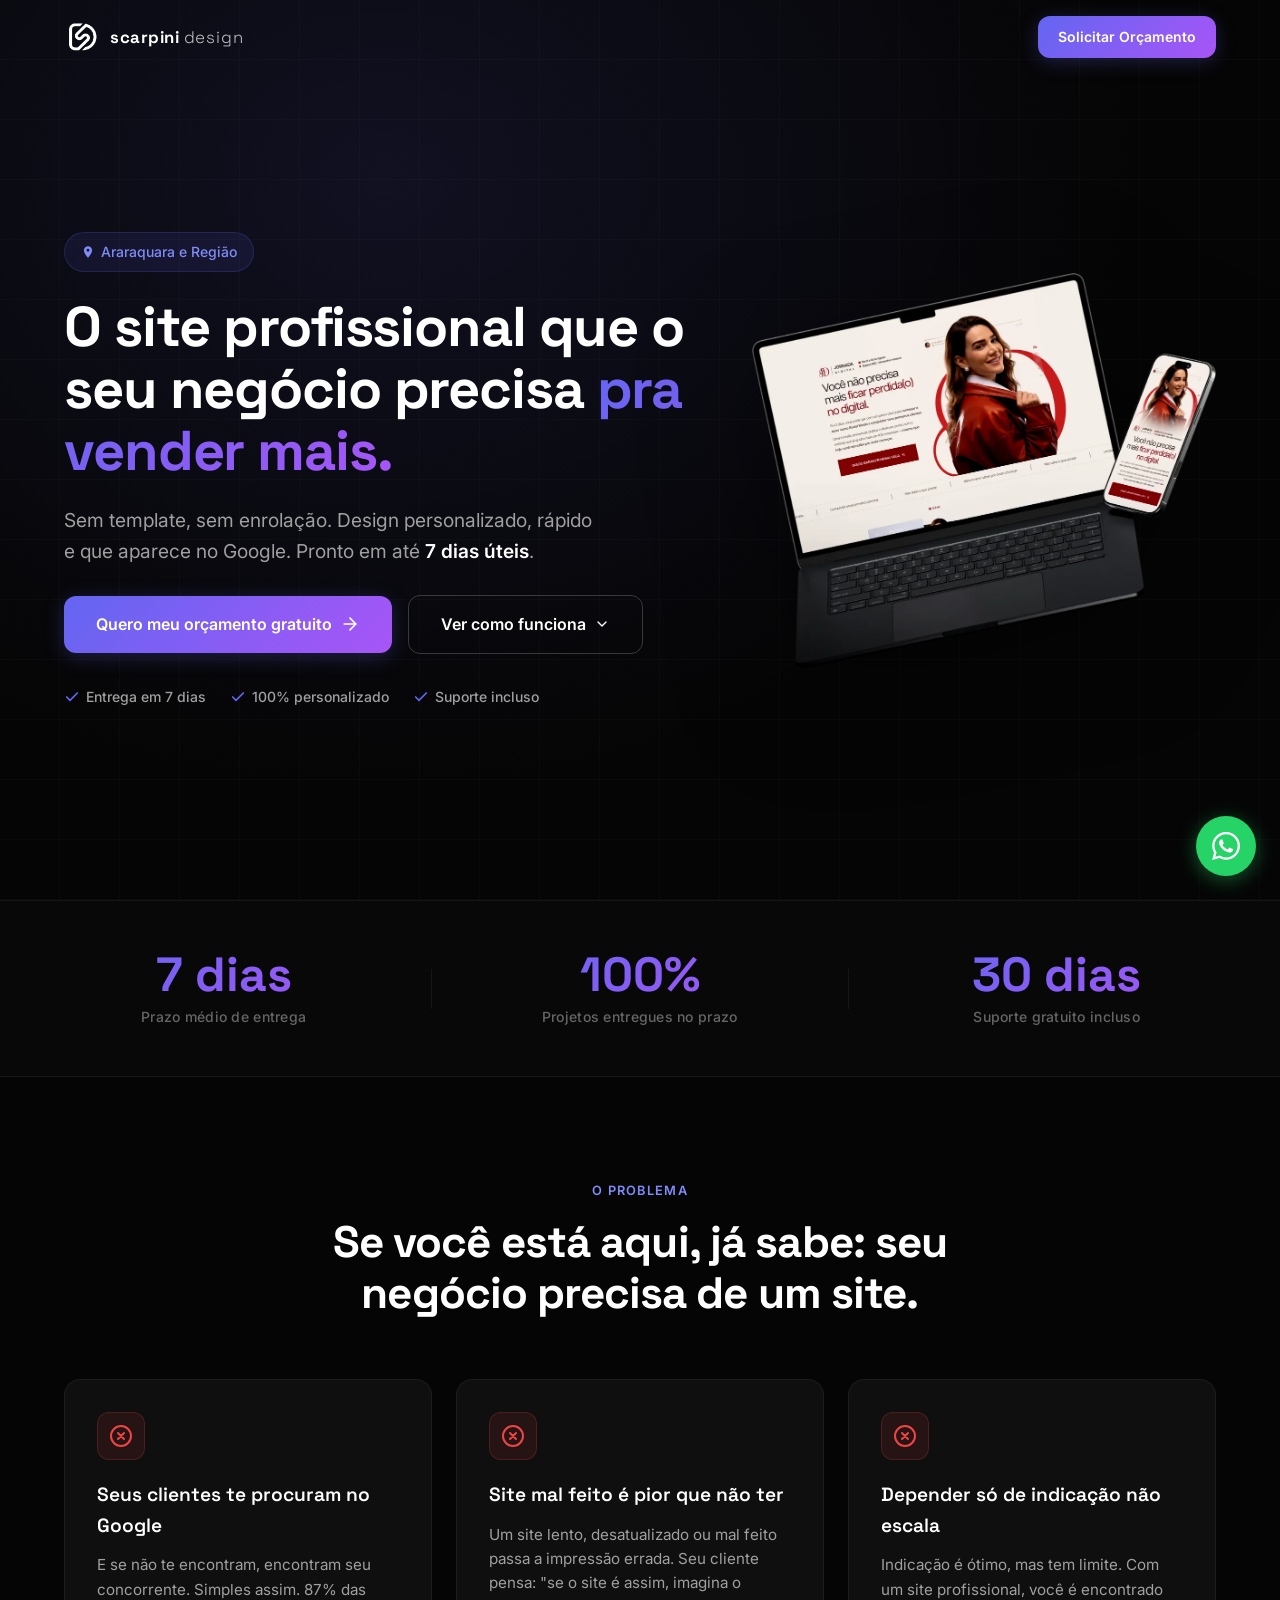
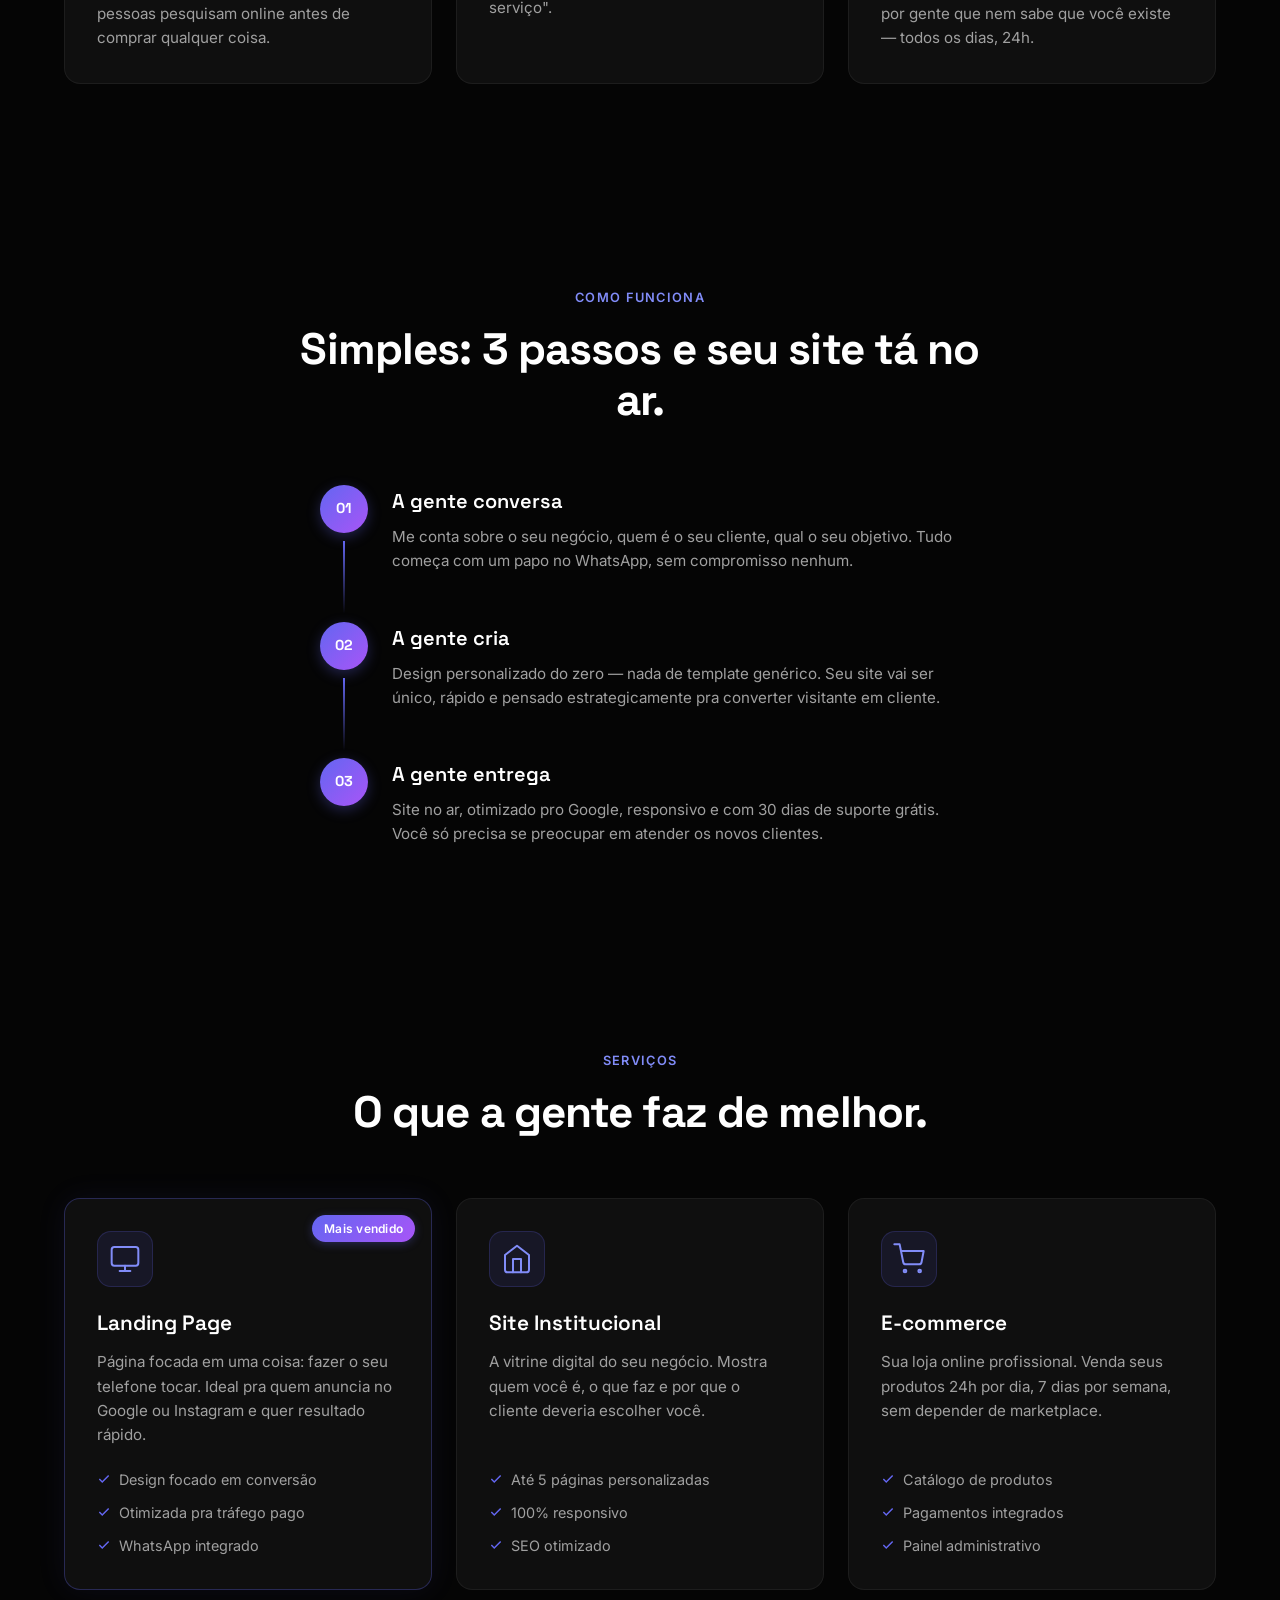
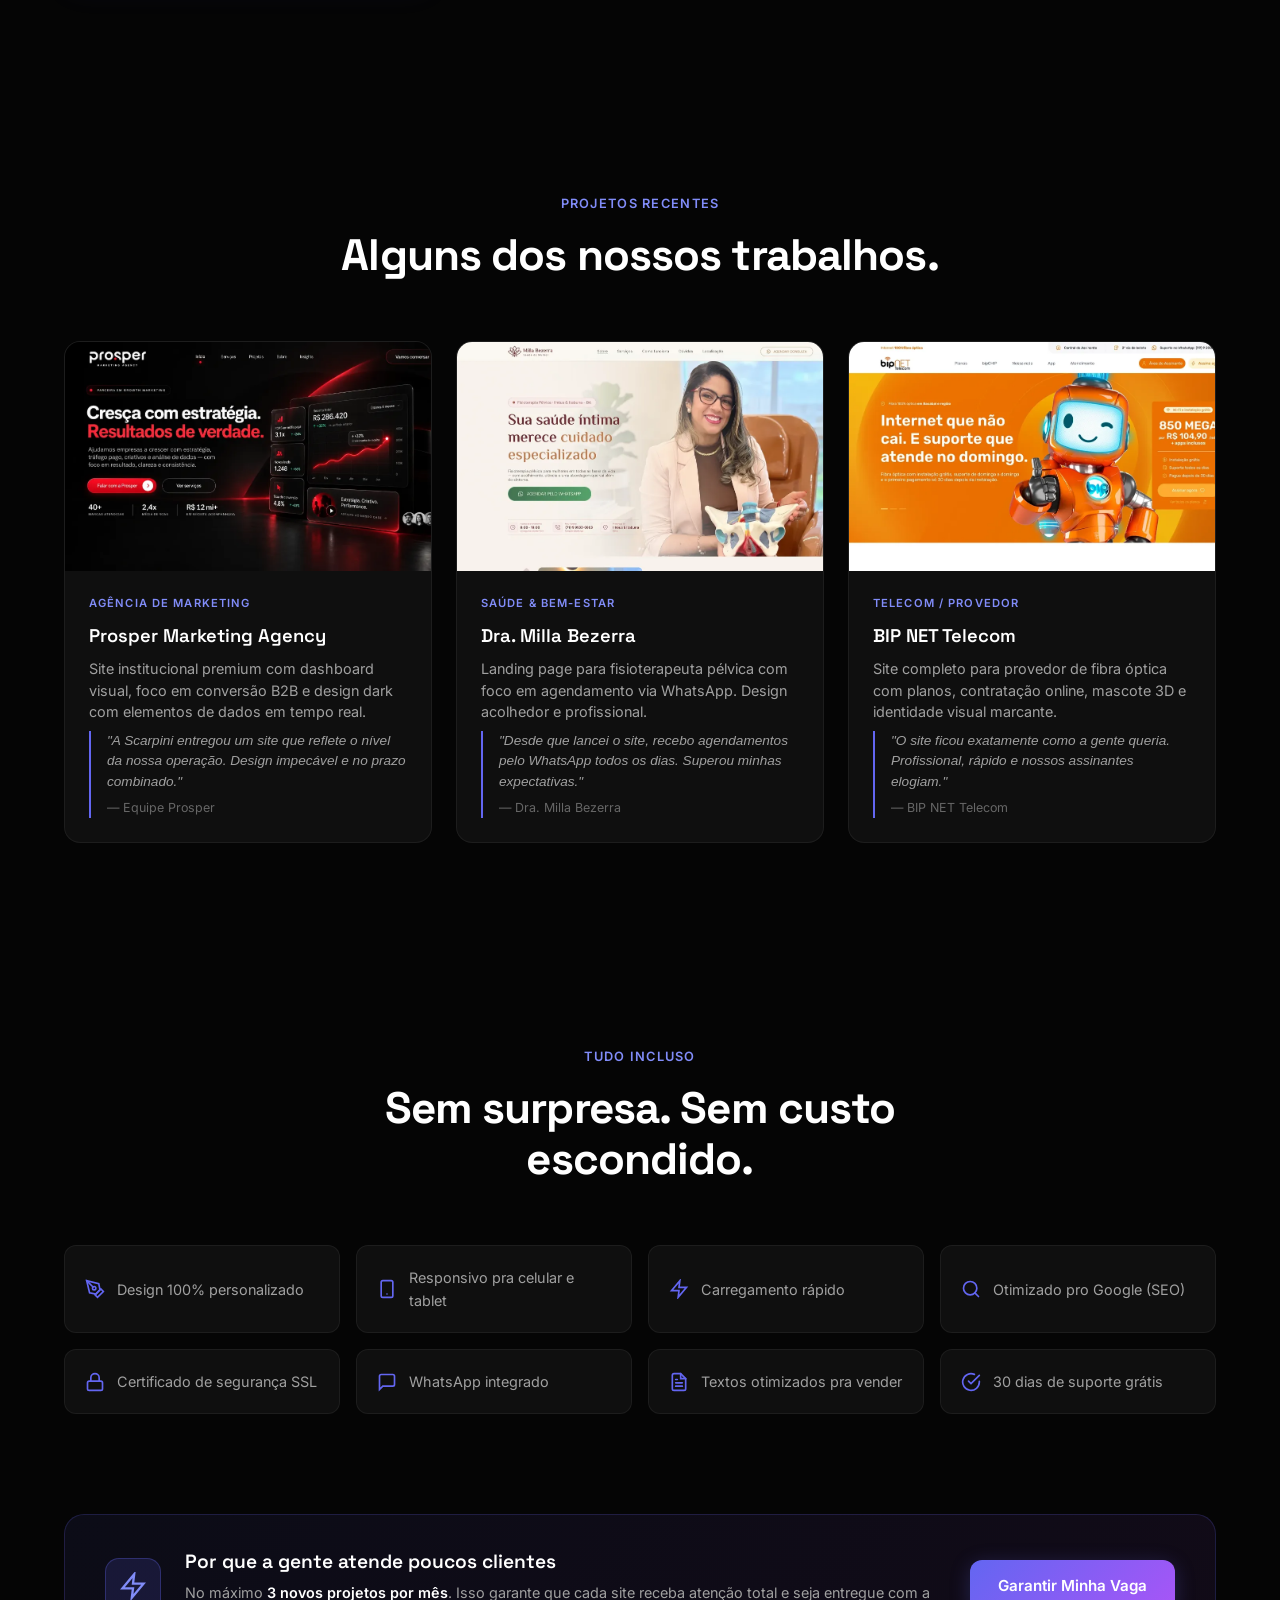
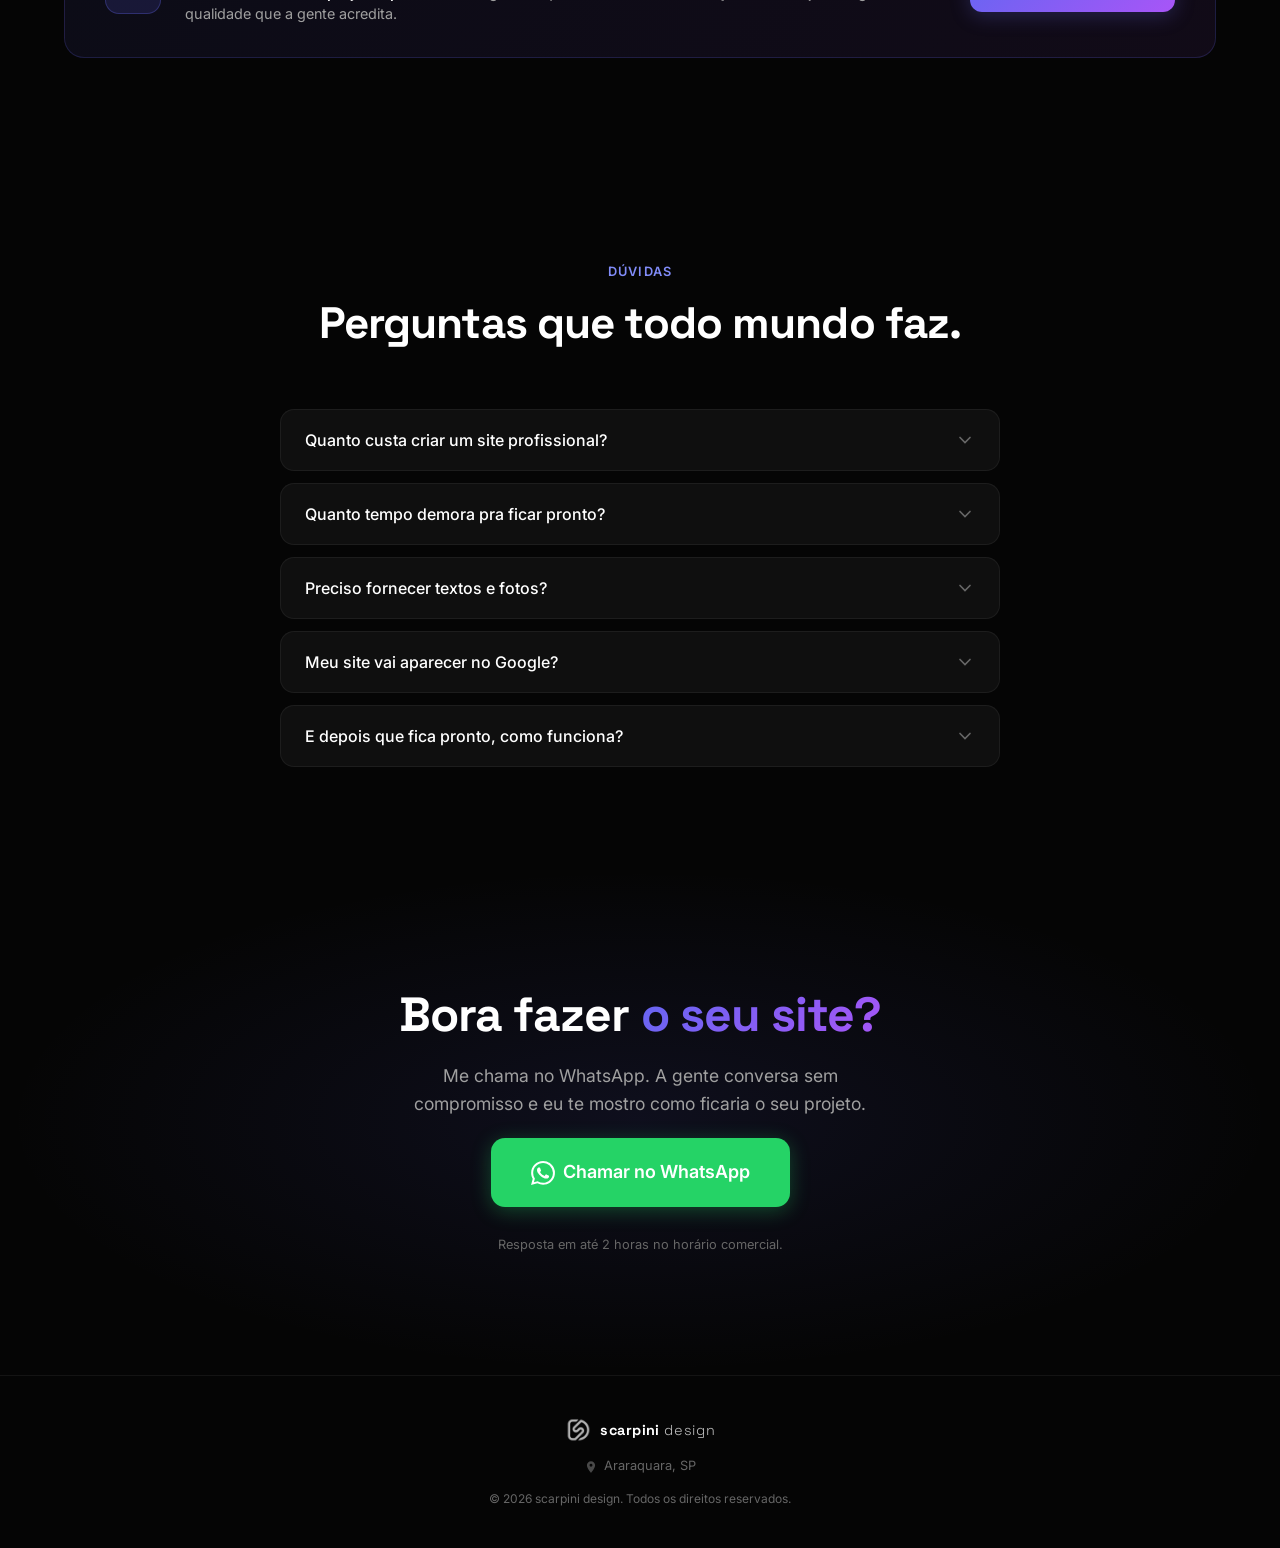
==== commit 9b66598e: "Add files via upload" ====
--- a/index.html
+++ b/index.html
@@ -251,6 +251,60 @@
       </div>
     </section>
 
+    <!-- ========== PROJECTS ========== -->
+    <section class="section section--projects" id="projetos">
+      <div class="container">
+        <div class="section__header" data-reveal>
+          <span class="section__label">Projetos recentes</span>
+          <h2 class="section__title">Alguns dos nossos trabalhos.</h2>
+        </div>
+        <div class="projects__grid">
+          <div class="project-card" data-reveal>
+            <div class="project-card__image">
+              <img src="./assets/project-prosper.webp" alt="Site Prosper Marketing Agency" loading="lazy">
+            </div>
+            <div class="project-card__info">
+              <span class="project-card__tag">Agência de Marketing</span>
+              <h3 class="project-card__title">Prosper Marketing Agency</h3>
+              <p class="project-card__desc">Site institucional premium com dashboard visual, foco em conversão B2B e design dark com elementos de dados em tempo real.</p>
+              <blockquote class="project-card__testimonial">
+                <p>"A Scarpini entregou um site que reflete o nível da nossa operação. Design impecável e no prazo combinado."</p>
+                <cite>— Equipe Prosper</cite>
+              </blockquote>
+            </div>
+          </div>
+          <div class="project-card" data-reveal data-reveal-delay="100">
+            <div class="project-card__image">
+              <img src="./assets/project-milla.webp" alt="Landing Page Milla Bezerra" loading="lazy">
+            </div>
+            <div class="project-card__info">
+              <span class="project-card__tag">Saúde &amp; Bem-estar</span>
+              <h3 class="project-card__title">Dra. Milla Bezerra</h3>
+              <p class="project-card__desc">Landing page para fisioterapeuta pélvica com foco em agendamento via WhatsApp. Design acolhedor e profissional.</p>
+              <blockquote class="project-card__testimonial">
+                <p>"Desde que lancei o site, recebo agendamentos pelo WhatsApp todos os dias. Superou minhas expectativas."</p>
+                <cite>— Dra. Milla Bezerra</cite>
+              </blockquote>
+            </div>
+          </div>
+          <div class="project-card" data-reveal data-reveal-delay="200">
+            <div class="project-card__image">
+              <img src="./assets/project-bip.webp" alt="Site BIP NET Telecom" loading="lazy">
+            </div>
+            <div class="project-card__info">
+              <span class="project-card__tag">Telecom / Provedor</span>
+              <h3 class="project-card__title">BIP NET Telecom</h3>
+              <p class="project-card__desc">Site completo para provedor de fibra óptica com planos, contratação online, mascote 3D e identidade visual marcante.</p>
+              <blockquote class="project-card__testimonial">
+                <p>"O site ficou exatamente como a gente queria. Profissional, rápido e nossos assinantes elogiam."</p>
+                <cite>— BIP NET Telecom</cite>
+              </blockquote>
+            </div>
+          </div>
+        </div>
+      </div>
+    </section>
+
     <!-- ========== WHAT'S INCLUDED ========== -->
     <section class="section section--included" id="incluso">
       <div class="container">
--- a/style.css
+++ b/style.css
@@ -861,7 +861,102 @@
 }
 
 /* --------------------------------------------------------------------------
-   14. WHAT'S INCLUDED SECTION
+   14. PROJECTS / PORTFOLIO SECTION
+   -------------------------------------------------------------------------- */
+.projects__grid {
+  display: grid;
+  grid-template-columns: repeat(3, 1fr);
+  gap: 24px;
+}
+
+.project-card {
+  background: var(--bg-card);
+  border: 1px solid var(--border);
+  border-radius: 16px;
+  overflow: hidden;
+  transition: all var(--transition-base);
+  display: flex;
+  flex-direction: column;
+}
+
+.project-card:hover {
+  border-color: var(--border-hover);
+  transform: translateY(-6px);
+  box-shadow: 0 20px 40px rgba(0, 0, 0, 0.4);
+}
+
+.project-card__image {
+  overflow: hidden;
+  aspect-ratio: 16 / 10;
+  position: relative;
+}
+
+.project-card__image img {
+  width: 100%;
+  height: 100%;
+  object-fit: cover;
+  object-position: top left;
+  transition: transform var(--transition-slow);
+}
+
+.project-card:hover .project-card__image img {
+  transform: scale(1.04);
+}
+
+.project-card__info {
+  padding: 24px;
+  display: flex;
+  flex-direction: column;
+  gap: 8px;
+  flex: 1;
+}
+
+.project-card__tag {
+  font-size: 0.7rem;
+  text-transform: uppercase;
+  letter-spacing: 0.1em;
+  color: var(--accent-light);
+  font-weight: 600;
+}
+
+.project-card__title {
+  font-family: var(--font-heading);
+  font-size: 1.15rem;
+  font-weight: 600;
+  color: var(--text-primary);
+}
+
+.project-card__desc {
+  font-size: 0.9rem;
+  color: var(--text-secondary);
+  line-height: 1.5;
+}
+
+.project-card__testimonial {
+  border-left: 2px solid var(--accent);
+  padding-left: 16px;
+  margin: 8px 0 0;
+  margin-top: auto;
+}
+
+.project-card__testimonial p {
+  font-size: 0.85rem;
+  color: var(--text-secondary);
+  font-style: italic;
+  line-height: 1.5;
+  margin: 0;
+}
+
+.project-card__testimonial cite {
+  font-size: 0.78rem;
+  color: var(--text-muted);
+  font-style: normal;
+  margin-top: 6px;
+  display: block;
+}
+
+/* --------------------------------------------------------------------------
+   15. WHAT'S INCLUDED SECTION
    -------------------------------------------------------------------------- */
 .included__grid {
   display: grid;
@@ -1224,6 +1319,10 @@
     grid-template-columns: repeat(2, 1fr);
   }
 
+  .projects__grid {
+    grid-template-columns: repeat(2, 1fr);
+  }
+
   .included__grid {
     grid-template-columns: repeat(2, 1fr);
   }
@@ -1273,6 +1372,10 @@
     grid-template-columns: 1fr;
   }
 
+  .projects__grid {
+    grid-template-columns: 1fr;
+  }
+
   .stats__grid {
     gap: 24px;
   }
